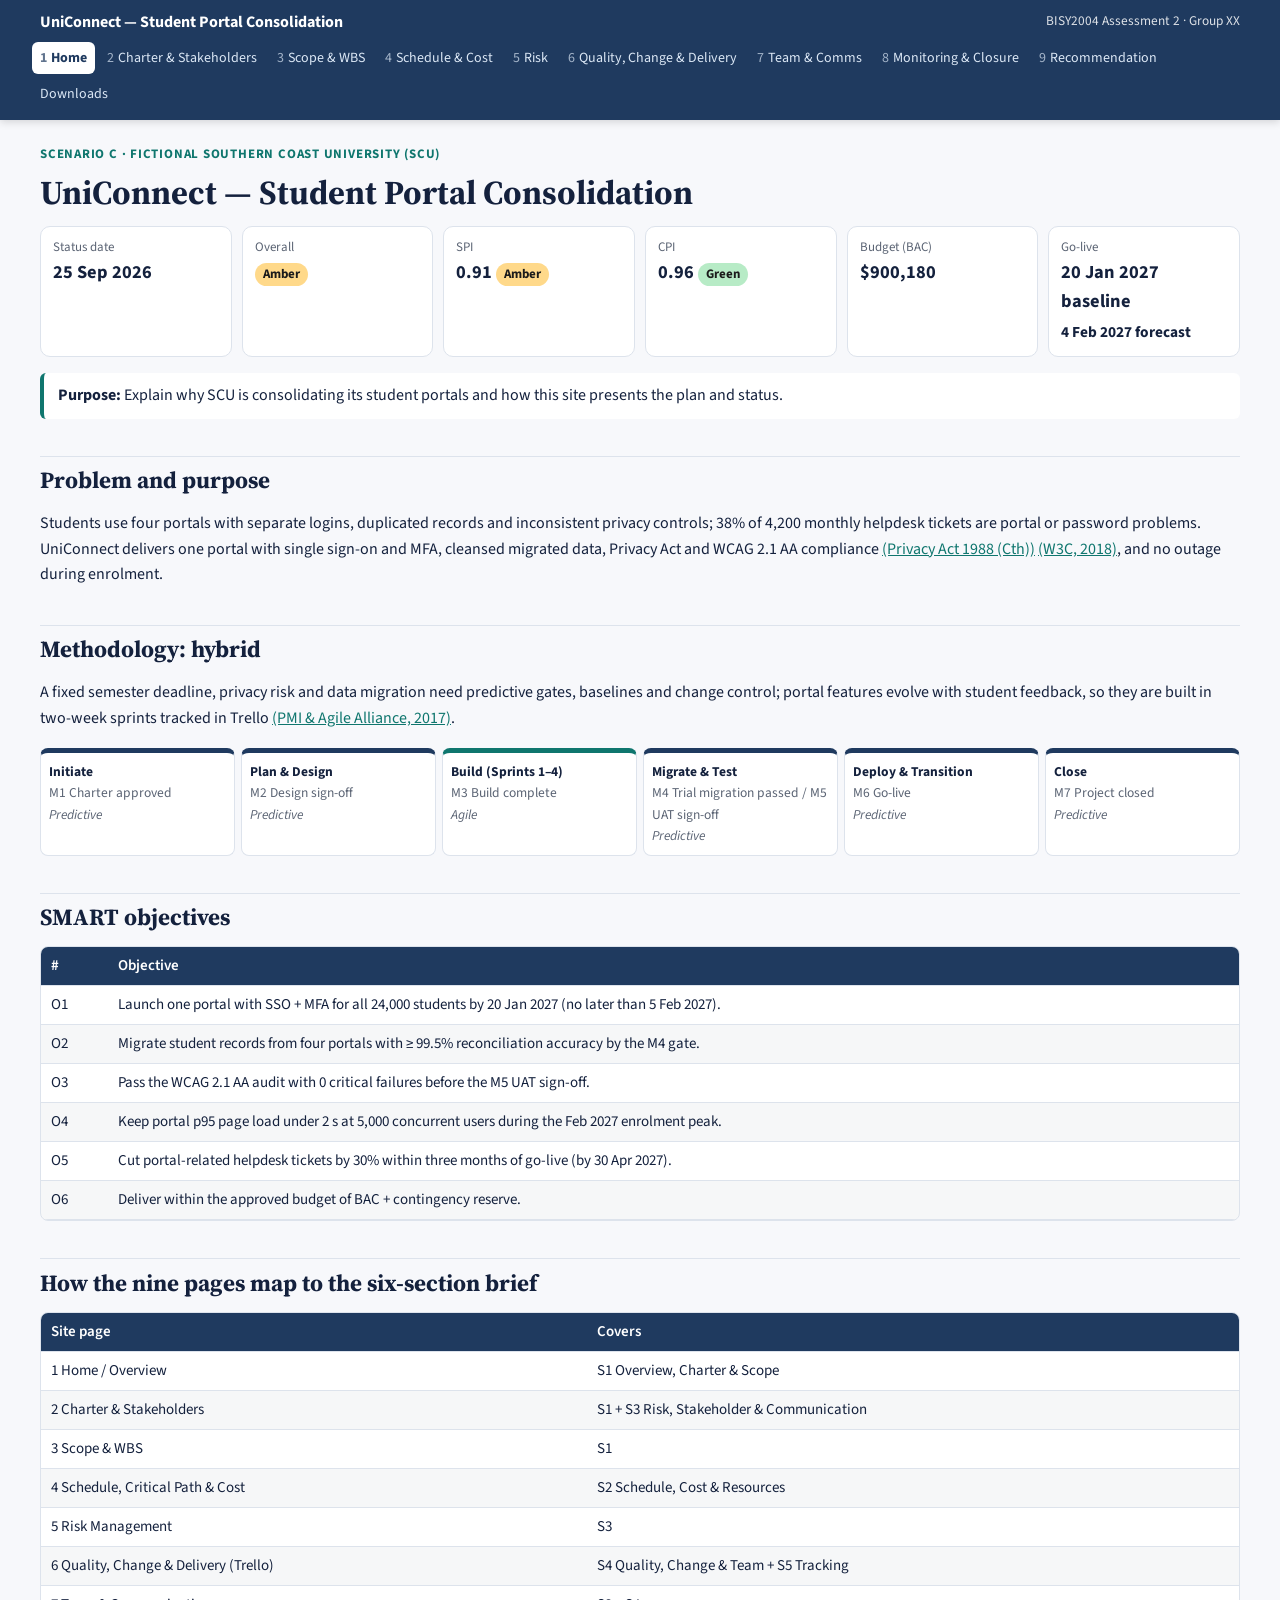
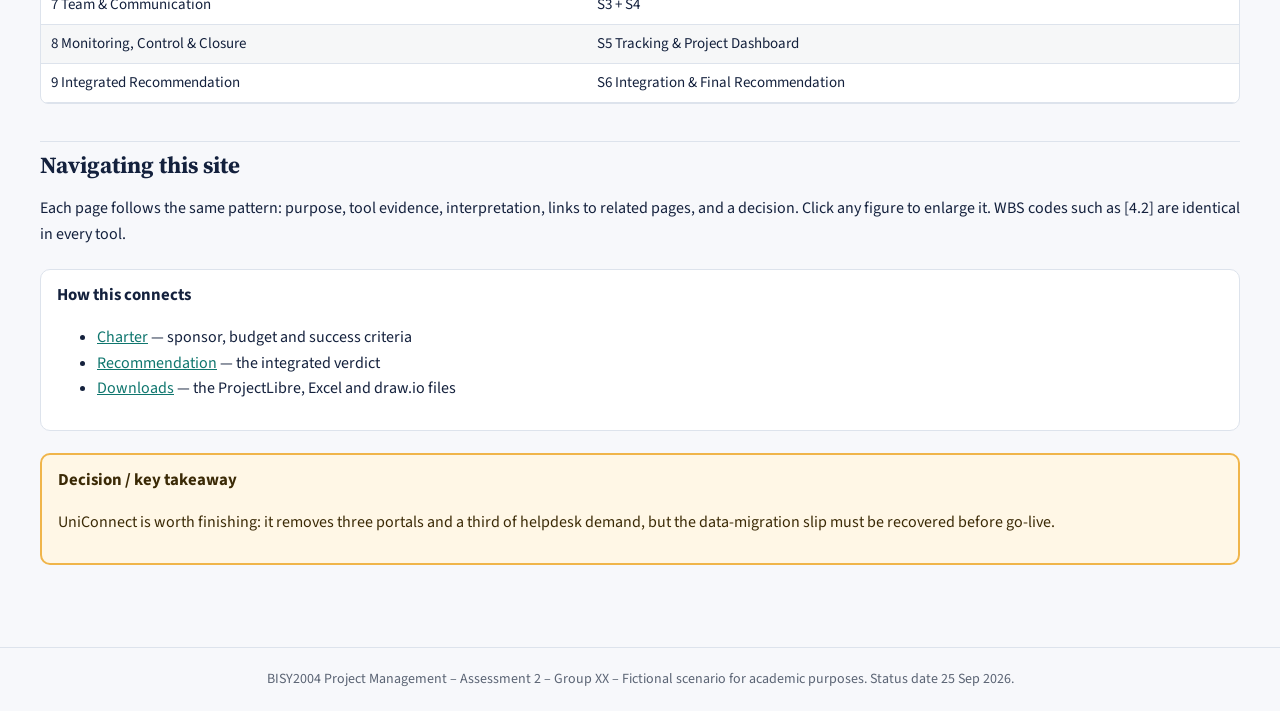
==== index.html @ ba9ca44f "BISY2004 A2 Group XX website Co-Authored-By: Claude Opus 5.5 <noreply@anthropic.com>" ====
<!doctype html>
<html lang="en-AU"><head><meta charset="utf-8"><meta name="viewport" content="width=device-width,initial-scale=1">
<title>Home / Project overview · UniConnect · BISY2004 A2 Group XX</title>
<meta name="description" content="UniConnect student portal consolidation — BISY2004 Assessment 2 project management website (fictional scenario).">
<link rel="preconnect" href="https://fonts.googleapis.com"><link rel="preconnect" href="https://fonts.gstatic.com" crossorigin>
<link href="https://fonts.googleapis.com/css2?family=Source+Sans+3:wght@400;600;700&family=Source+Serif+4:wght@600;700&display=swap" rel="stylesheet">
<link rel="stylesheet" href="assets/site.css"></head><body>
<a class="skip" href="#main">Skip to content</a>
<header class="top"><div class="brand"><span>UniConnect — Student Portal Consolidation</span><small>BISY2004 Assessment 2 · Group XX</small></div>
<nav aria-label="Main"><a href="index.html" aria-current="page"><span class="n">1</span>Home</a><a href="charter.html"><span class="n">2</span>Charter & Stakeholders</a><a href="scope.html"><span class="n">3</span>Scope & WBS</a><a href="schedule.html"><span class="n">4</span>Schedule & Cost</a><a href="risk.html"><span class="n">5</span>Risk</a><a href="quality.html"><span class="n">6</span>Quality, Change & Delivery</a><a href="team.html"><span class="n">7</span>Team & Comms</a><a href="monitoring.html"><span class="n">8</span>Monitoring & Closure</a><a href="recommendation.html"><span class="n">9</span>Recommendation</a><a href="downloads.html">Downloads</a></nav></header>
<main id="main"><section class="hero"><p class="eyebrow">Scenario C · fictional Southern Coast University (SCU)</p>
<h1>UniConnect — Student Portal Consolidation</h1>
<div class="tiles">
<div class="tile"><span>Status date</span><b>25 Sep 2026</b></div>
<div class="tile"><span>Overall</span><b><span class="rag rag-amber">Amber</span></b></div>
<div class="tile"><span>SPI</span><b>0.91 <span class="rag rag-amber">Amber</span></b></div>
<div class="tile"><span>CPI</span><b>0.96 <span class="rag rag-green">Green</span></b></div>
<div class="tile"><span>Budget (BAC)</span><b>$900,180</b></div>
<div class="tile"><span>Go-live</span><b>20 Jan 2027 baseline<br><small>4 Feb 2027 forecast</small></b></div>
</div></section>
<p class="purpose"><b>Purpose:</b> <span class="prose">Explain why SCU is consolidating its student portals and how this site presents the plan and status.</span></p>
<section><h2>Problem and purpose</h2><div class="prose"><p>Students use four portals with separate logins, duplicated records and inconsistent privacy controls; 38% of 4,200 monthly helpdesk tickets are portal or password problems. UniConnect delivers one portal with single sign-on and MFA, cleansed migrated data, Privacy Act and WCAG 2.1 AA compliance <a class="cite" href="recommendation.html#references">(Privacy Act 1988 (Cth))</a> <a class="cite" href="recommendation.html#references">(W3C, 2018)</a>, and no outage during enrolment.</p></div></section>
<section><h2>Methodology: hybrid</h2><div class="prose"><p>A fixed semester deadline, privacy risk and data migration need predictive gates, baselines and change control; portal features evolve with student feedback, so they are built in two-week sprints tracked in Trello <a class="cite" href="recommendation.html#references">(PMI &amp; Agile Alliance, 2017)</a>.</p></div><ol class="lifecycle" aria-label="Hybrid lifecycle"><li class="predictive"><b>Initiate</b><span>M1 Charter approved</span><em>Predictive</em></li><li class="predictive"><b>Plan &amp; Design</b><span>M2 Design sign-off</span><em>Predictive</em></li><li class="agile"><b>Build (Sprints 1–4)</b><span>M3 Build complete</span><em>Agile</em></li><li class="predictive"><b>Migrate &amp; Test</b><span>M4 Trial migration passed / M5 UAT sign-off</span><em>Predictive</em></li><li class="predictive"><b>Deploy &amp; Transition</b><span>M6 Go-live</span><em>Predictive</em></li><li class="predictive"><b>Close</b><span>M7 Project closed</span><em>Predictive</em></li></ol></section>
<section><h2>SMART objectives</h2><div class="tbl"><table class=""><thead><tr><th scope='col'>#</th><th scope='col'>Objective</th></tr></thead><tbody><tr><td>O1</td><td>Launch one portal with SSO + MFA for all 24,000 students by 20 Jan 2027 (no later than 5 Feb 2027).</td></tr><tr><td>O2</td><td>Migrate student records from four portals with ≥ 99.5% reconciliation accuracy by the M4 gate.</td></tr><tr><td>O3</td><td>Pass the WCAG 2.1 AA audit with 0 critical failures before the M5 UAT sign-off.</td></tr><tr><td>O4</td><td>Keep portal p95 page load under 2 s at 5,000 concurrent users during the Feb 2027 enrolment peak.</td></tr><tr><td>O5</td><td>Cut portal-related helpdesk tickets by 30% within three months of go-live (by 30 Apr 2027).</td></tr><tr><td>O6</td><td>Deliver within the approved budget of BAC + contingency reserve.</td></tr></tbody></table></div></section>
<section><h2>How the nine pages map to the six-section brief</h2><div class="tbl"><table class=""><thead><tr><th scope='col'>Site page</th><th scope='col'>Covers</th></tr></thead><tbody><tr><td>1 Home / Overview</td><td>S1 Overview, Charter & Scope</td></tr><tr><td>2 Charter & Stakeholders</td><td>S1 + S3 Risk, Stakeholder & Communication</td></tr><tr><td>3 Scope & WBS</td><td>S1</td></tr><tr><td>4 Schedule, Critical Path & Cost</td><td>S2 Schedule, Cost & Resources</td></tr><tr><td>5 Risk Management</td><td>S3</td></tr><tr><td>6 Quality, Change & Delivery (Trello)</td><td>S4 Quality, Change & Team + S5 Tracking</td></tr><tr><td>7 Team & Communication</td><td>S3 + S4</td></tr><tr><td>8 Monitoring, Control & Closure</td><td>S5 Tracking & Project Dashboard</td></tr><tr><td>9 Integrated Recommendation</td><td>S6 Integration & Final Recommendation</td></tr></tbody></table></div></section>
<section><h2>Navigating this site</h2><div class="prose"><p>Each page follows the same pattern: purpose, tool evidence, interpretation, links to related pages, and a decision. Click any figure to enlarge it. WBS codes such as [4.2] are identical in every tool.</p></div></section>
<aside class="connect"><h3>How this connects</h3><ul><li><a href="charter.html">Charter</a> — sponsor, budget and success criteria</li><li><a href="recommendation.html">Recommendation</a> — the integrated verdict</li><li><a href="downloads.html">Downloads</a> — the ProjectLibre, Excel and draw.io files</li></ul></aside>
<aside class="decision"><h3>Decision / key takeaway</h3><div class="prose"><p>UniConnect is worth finishing: it removes three portals and a third of helpdesk demand, but the data-migration slip must be recovered before go-live.</p></div></aside></main>
<footer>BISY2004 Project Management – Assessment 2 – Group XX – Fictional scenario for academic purposes. Status date 25 Sep 2026.</footer>
<div id="lb" role="dialog" aria-label="Enlarged figure"><button aria-label="Close">×</button><img alt=""></div>
<script src="assets/site.js"></script></body></html>
---- assets/site.css ----
:root{--ink:#14213d;--muted:#5b6474;--bg:#f7f8fb;--card:#fff;--line:#dde3ec;--accent:#0f766e;--accent-2:#1f3a5f;--amber:#b45309}
@media (prefers-color-scheme:dark){:root{--ink:#e8edf5;--muted:#a3adbd;--bg:#0f1520;--card:#172030;--line:#2a3548;--accent:#2dd4bf;--accent-2:#8fb3e8;--amber:#f59e0b}}
*{box-sizing:border-box}html{scroll-behavior:smooth}section,figure{scroll-margin-top:130px}
body{margin:0;font:16px/1.6 "Source Sans 3",system-ui,-apple-system,"Segoe UI",sans-serif;color:var(--ink);background:var(--bg)}
a{color:var(--accent)}a:focus-visible,button:focus-visible,summary:focus-visible{outline:3px solid var(--amber);outline-offset:2px}
.skip{position:absolute;left:-999px}.skip:focus{left:8px;top:8px;background:var(--card);padding:8px;z-index:99}
header.top{background:var(--accent-2);color:#fff;position:sticky;top:0;z-index:10;box-shadow:0 2px 8px rgba(0,0,0,.15)}
@media (prefers-color-scheme:dark){header.top{background:#101a2b}}
.brand{max-width:1240px;margin:auto;padding:10px 20px 0;display:flex;justify-content:space-between;gap:12px;flex-wrap:wrap;font-weight:700}
.brand small{font-weight:400;opacity:.85}
nav{max-width:1240px;margin:auto;padding:6px 12px 10px;display:flex;gap:4px;flex-wrap:wrap}
nav a{color:#dbe7f5;text-decoration:none;padding:5px 8px;border-radius:6px;font-size:14px;white-space:nowrap}
nav a:hover{background:rgba(255,255,255,.12)}nav a[aria-current=page]{background:#fff;color:#1f3a5f;font-weight:700}
nav .n{opacity:.7;margin-right:4px}
main{max-width:1240px;margin:auto;padding:24px 20px 60px}
h1{font:700 2.1rem/1.2 "Source Serif 4",Georgia,serif;margin:.2em 0 .4em}
h2{font:700 1.45rem/1.25 "Source Serif 4",Georgia,serif;margin:1.6em 0 .6em;padding-top:.4em;border-top:1px solid var(--line)}
h3{font-size:1.05rem;margin:1em 0 .4em}
.eyebrow{color:var(--accent);font-weight:700;text-transform:uppercase;letter-spacing:.06em;font-size:13px;margin:0}
.purpose{background:var(--card);border-left:4px solid var(--accent);padding:10px 14px;border-radius:6px}
.tiles{display:grid;grid-template-columns:repeat(auto-fit,minmax(150px,1fr));gap:10px;margin:14px 0}
.tile{background:var(--card);border:1px solid var(--line);border-radius:10px;padding:10px 12px}
.tile>span{display:block;color:var(--muted);font-size:13px}.tile b{font-size:1.15rem}
.tbl{overflow-x:auto;margin:10px 0 16px;border:1px solid var(--line);border-radius:8px;background:var(--card)}
table{border-collapse:collapse;width:100%;font-size:15px}
th,td{padding:7px 10px;border-bottom:1px solid var(--line);text-align:left;vertical-align:top}
thead th{background:var(--accent-2);color:#fff;position:sticky;top:0;font-weight:600}
@media (prefers-color-scheme:dark){thead th{background:#24324a}}
tbody tr:nth-child(even){background:rgba(127,140,160,.07)}
table.small{font-size:13.5px}table.kv td:first-child{font-weight:600;width:170px}
caption{text-align:left;font-weight:700;padding:8px 10px}
figure{margin:18px 0;background:var(--card);border:1px solid var(--line);border-radius:10px;padding:10px}
figure img{width:100%;height:auto;display:block;border-radius:6px;cursor:zoom-in;background:#fff}
figcaption{font-size:14px;color:var(--muted);margin-top:8px}code{font-size:13px}
.connect,.decision{border-radius:10px;padding:12px 16px;margin:22px 0}
.connect{background:var(--card);border:1px solid var(--line)}.connect h3,.decision h3{margin-top:0}
.decision{background:#fff7e6;border:2px solid #f0b54a;color:#3b2a06}
@media (prefers-color-scheme:dark){.decision{background:#2a2110;border-color:#b7791f;color:#fde9c2}}
.rag{display:inline-block;padding:1px 8px;border-radius:999px;font-size:13px;font-weight:700;color:#1b1b1b}
.rag-green{background:#b7ebc6}.rag-amber{background:#ffd98a}.rag-red{background:#ffb4b4}.rag-orange{background:#ffc98a}.rag-grey{background:#d9dde3}
.raci{display:inline-block;min-width:22px;text-align:center;border-radius:4px;font-weight:700}
.raci-a{background:#1f3a5f;color:#fff}.raci-r{background:#b7ebc6;color:#123}.raci-c{background:#fff0a8;color:#321}.raci-i{background:#e3e6ea;color:#333}
.cols{display:grid;grid-template-columns:1fr 1fr;gap:20px}
.lifecycle{list-style:none;padding:0;display:grid;grid-template-columns:repeat(6,1fr);gap:6px}
.lifecycle li{background:var(--card);border:1px solid var(--line);border-top:5px solid var(--accent-2);border-radius:8px;padding:8px;font-size:13.5px}
.lifecycle li.agile{border-top-color:var(--accent)}.lifecycle li span,.lifecycle li em{display:block;color:var(--muted)}
details{background:var(--card);border:1px solid var(--line);border-radius:8px;padding:8px 12px;margin:10px 0}
summary{cursor:pointer;font-weight:600}
.report{background:var(--card);border:1px dashed var(--muted);border-radius:8px;padding:10px 16px;font-size:15px}
.verdict{border-left:6px solid #f0b54a;padding-left:16px}
.note{color:var(--muted);font-size:14px}.btn{display:inline-block;background:var(--accent);color:#fff;padding:8px 14px;border-radius:8px;text-decoration:none;font-weight:600}
@media (prefers-color-scheme:dark){.btn{color:#062a26}}
.refs li{margin-bottom:6px;padding-left:1.4em;text-indent:-1.4em;list-style:none}
footer{border-top:1px solid var(--line);color:var(--muted);font-size:14px;text-align:center;padding:20px}
#lb{position:fixed;inset:0;background:rgba(0,0,0,.88);display:none;align-items:center;justify-content:center;z-index:50;padding:20px}
#lb.open{display:flex}#lb img{max-width:100%;max-height:100%;background:#fff}#lb button{position:absolute;top:12px;right:16px;font-size:28px;background:none;color:#fff;border:0;cursor:pointer}
@media (max-width:760px){.cols{grid-template-columns:1fr}.lifecycle{grid-template-columns:1fr 1fr}h1{font-size:1.6rem}main{padding:16px}nav a{font-size:13px;padding:4px 7px}}
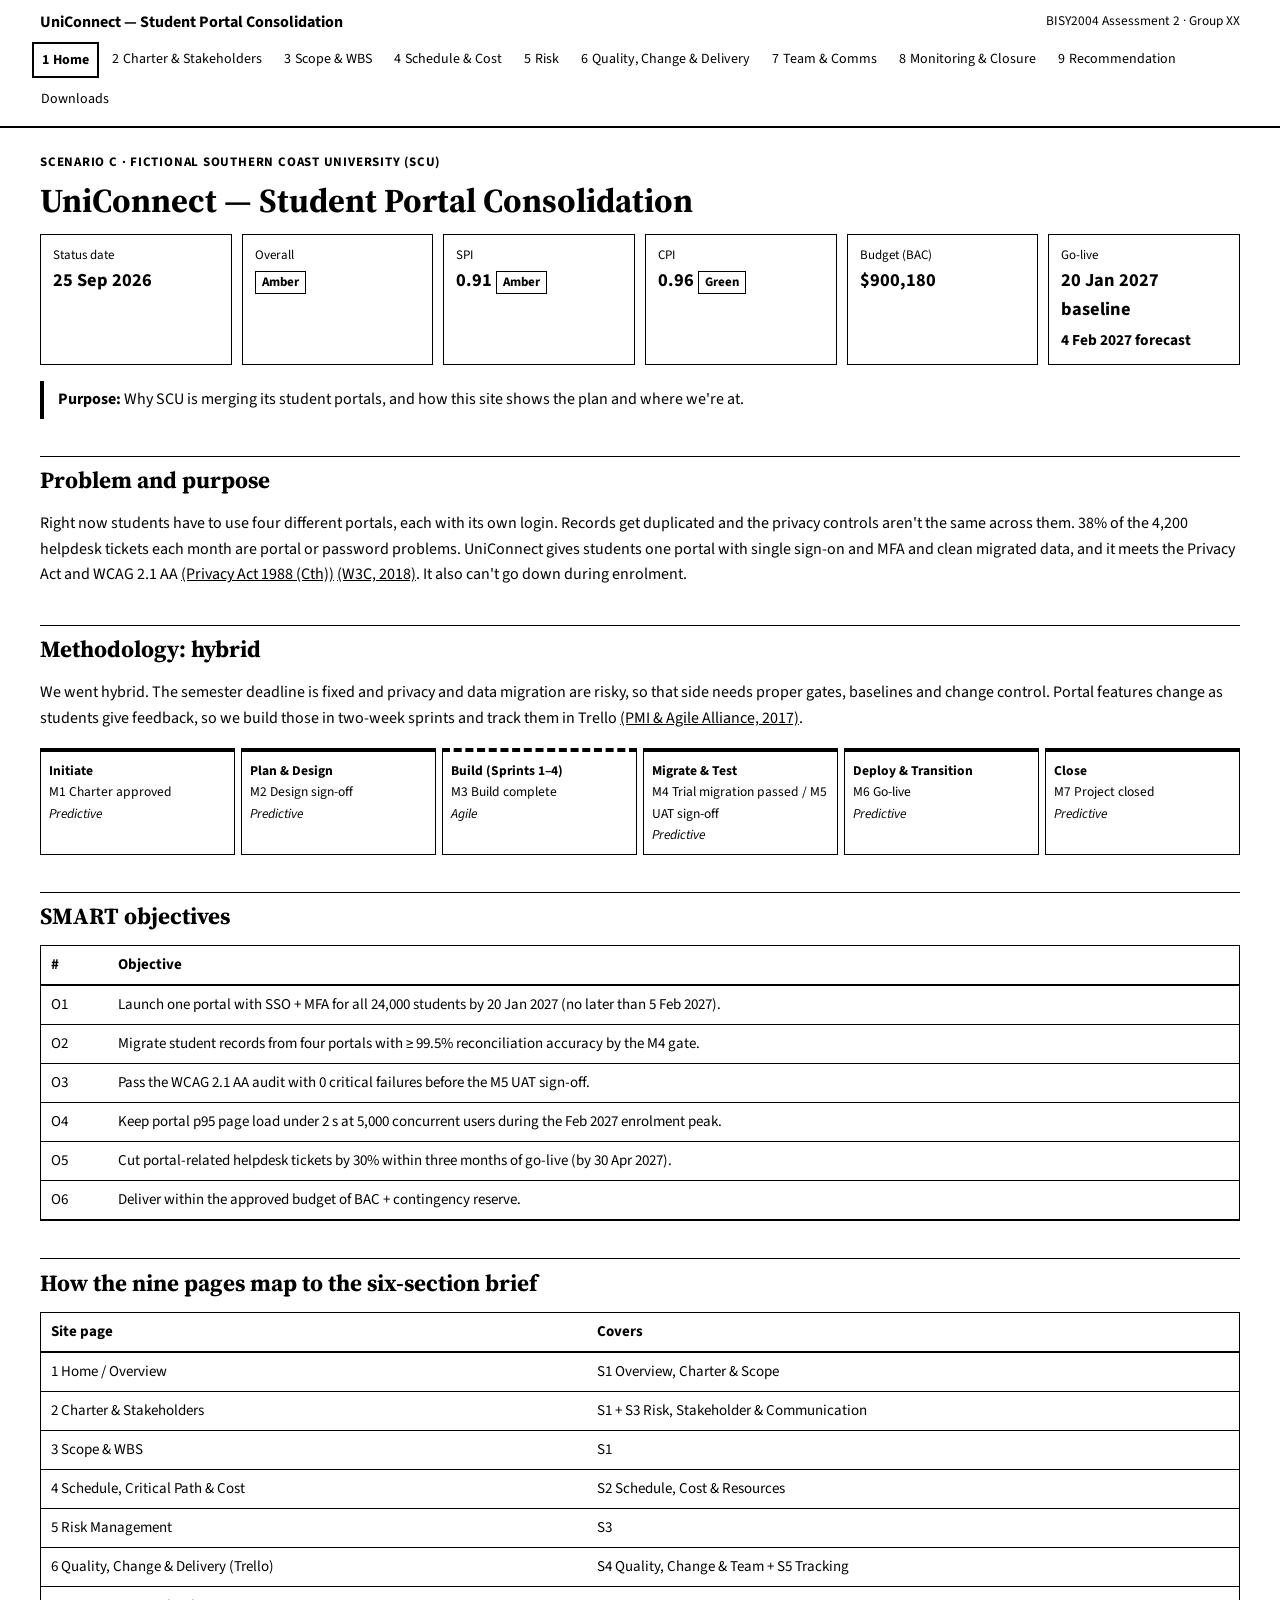
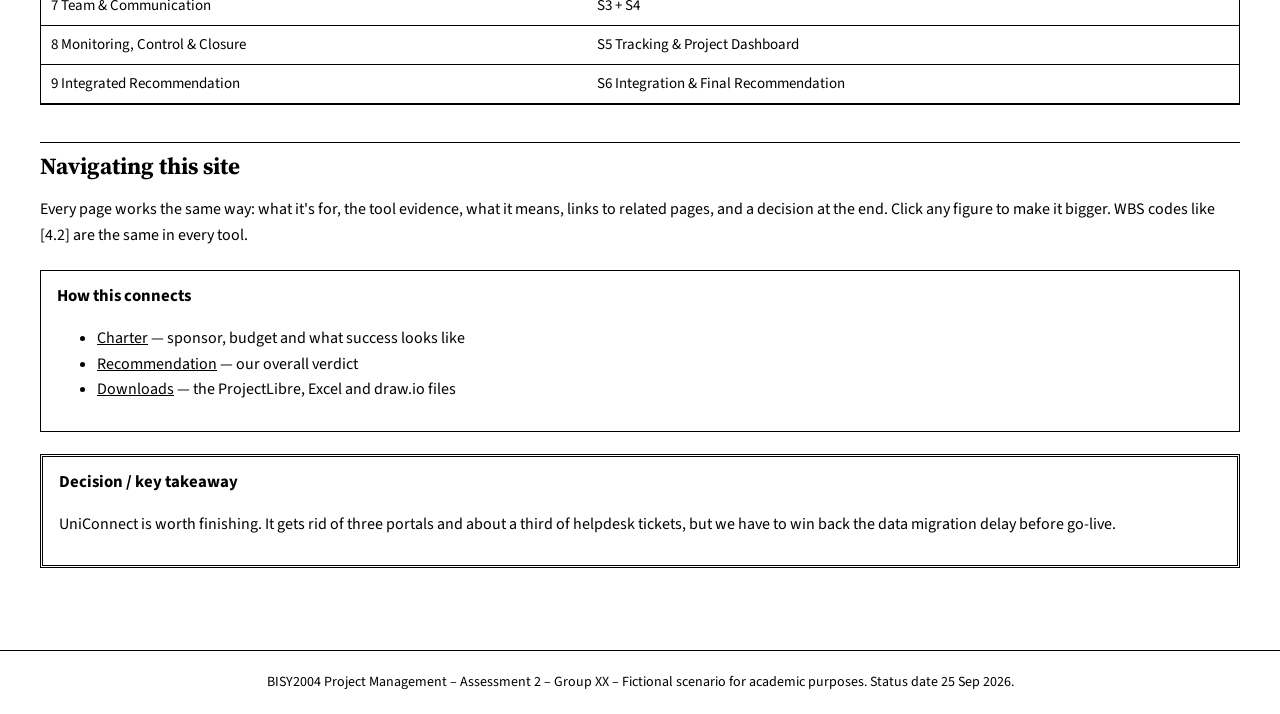
==== commit 637fc4af: "Black-and-white design and simpler wording Remove all colour and background highlights (CSS, diagram" ====
--- a/index.html
+++ b/index.html
@@ -18,14 +18,14 @@
 <div class="tile"><span>Budget (BAC)</span><b>$900,180</b></div>
 <div class="tile"><span>Go-live</span><b>20 Jan 2027 baseline<br><small>4 Feb 2027 forecast</small></b></div>
 </div></section>
-<p class="purpose"><b>Purpose:</b> <span class="prose">Explain why SCU is consolidating its student portals and how this site presents the plan and status.</span></p>
-<section><h2>Problem and purpose</h2><div class="prose"><p>Students use four portals with separate logins, duplicated records and inconsistent privacy controls; 38% of 4,200 monthly helpdesk tickets are portal or password problems. UniConnect delivers one portal with single sign-on and MFA, cleansed migrated data, Privacy Act and WCAG 2.1 AA compliance <a class="cite" href="recommendation.html#references">(Privacy Act 1988 (Cth))</a> <a class="cite" href="recommendation.html#references">(W3C, 2018)</a>, and no outage during enrolment.</p></div></section>
-<section><h2>Methodology: hybrid</h2><div class="prose"><p>A fixed semester deadline, privacy risk and data migration need predictive gates, baselines and change control; portal features evolve with student feedback, so they are built in two-week sprints tracked in Trello <a class="cite" href="recommendation.html#references">(PMI &amp; Agile Alliance, 2017)</a>.</p></div><ol class="lifecycle" aria-label="Hybrid lifecycle"><li class="predictive"><b>Initiate</b><span>M1 Charter approved</span><em>Predictive</em></li><li class="predictive"><b>Plan &amp; Design</b><span>M2 Design sign-off</span><em>Predictive</em></li><li class="agile"><b>Build (Sprints 1–4)</b><span>M3 Build complete</span><em>Agile</em></li><li class="predictive"><b>Migrate &amp; Test</b><span>M4 Trial migration passed / M5 UAT sign-off</span><em>Predictive</em></li><li class="predictive"><b>Deploy &amp; Transition</b><span>M6 Go-live</span><em>Predictive</em></li><li class="predictive"><b>Close</b><span>M7 Project closed</span><em>Predictive</em></li></ol></section>
+<p class="purpose"><b>Purpose:</b> <span class="prose">Why SCU is merging its student portals, and how this site shows the plan and where we're at.</span></p>
+<section><h2>Problem and purpose</h2><div class="prose"><p>Right now students have to use four different portals, each with its own login. Records get duplicated and the privacy controls aren't the same across them. 38% of the 4,200 helpdesk tickets each month are portal or password problems. UniConnect gives students one portal with single sign-on and MFA and clean migrated data, and it meets the Privacy Act and WCAG 2.1 AA <a class="cite" href="recommendation.html#references">(Privacy Act 1988 (Cth))</a> <a class="cite" href="recommendation.html#references">(W3C, 2018)</a>. It also can't go down during enrolment.</p></div></section>
+<section><h2>Methodology: hybrid</h2><div class="prose"><p>We went hybrid. The semester deadline is fixed and privacy and data migration are risky, so that side needs proper gates, baselines and change control. Portal features change as students give feedback, so we build those in two-week sprints and track them in Trello <a class="cite" href="recommendation.html#references">(PMI &amp; Agile Alliance, 2017)</a>.</p></div><ol class="lifecycle" aria-label="Hybrid lifecycle"><li class="predictive"><b>Initiate</b><span>M1 Charter approved</span><em>Predictive</em></li><li class="predictive"><b>Plan &amp; Design</b><span>M2 Design sign-off</span><em>Predictive</em></li><li class="agile"><b>Build (Sprints 1–4)</b><span>M3 Build complete</span><em>Agile</em></li><li class="predictive"><b>Migrate &amp; Test</b><span>M4 Trial migration passed / M5 UAT sign-off</span><em>Predictive</em></li><li class="predictive"><b>Deploy &amp; Transition</b><span>M6 Go-live</span><em>Predictive</em></li><li class="predictive"><b>Close</b><span>M7 Project closed</span><em>Predictive</em></li></ol></section>
 <section><h2>SMART objectives</h2><div class="tbl"><table class=""><thead><tr><th scope='col'>#</th><th scope='col'>Objective</th></tr></thead><tbody><tr><td>O1</td><td>Launch one portal with SSO + MFA for all 24,000 students by 20 Jan 2027 (no later than 5 Feb 2027).</td></tr><tr><td>O2</td><td>Migrate student records from four portals with ≥ 99.5% reconciliation accuracy by the M4 gate.</td></tr><tr><td>O3</td><td>Pass the WCAG 2.1 AA audit with 0 critical failures before the M5 UAT sign-off.</td></tr><tr><td>O4</td><td>Keep portal p95 page load under 2 s at 5,000 concurrent users during the Feb 2027 enrolment peak.</td></tr><tr><td>O5</td><td>Cut portal-related helpdesk tickets by 30% within three months of go-live (by 30 Apr 2027).</td></tr><tr><td>O6</td><td>Deliver within the approved budget of BAC + contingency reserve.</td></tr></tbody></table></div></section>
 <section><h2>How the nine pages map to the six-section brief</h2><div class="tbl"><table class=""><thead><tr><th scope='col'>Site page</th><th scope='col'>Covers</th></tr></thead><tbody><tr><td>1 Home / Overview</td><td>S1 Overview, Charter & Scope</td></tr><tr><td>2 Charter & Stakeholders</td><td>S1 + S3 Risk, Stakeholder & Communication</td></tr><tr><td>3 Scope & WBS</td><td>S1</td></tr><tr><td>4 Schedule, Critical Path & Cost</td><td>S2 Schedule, Cost & Resources</td></tr><tr><td>5 Risk Management</td><td>S3</td></tr><tr><td>6 Quality, Change & Delivery (Trello)</td><td>S4 Quality, Change & Team + S5 Tracking</td></tr><tr><td>7 Team & Communication</td><td>S3 + S4</td></tr><tr><td>8 Monitoring, Control & Closure</td><td>S5 Tracking & Project Dashboard</td></tr><tr><td>9 Integrated Recommendation</td><td>S6 Integration & Final Recommendation</td></tr></tbody></table></div></section>
-<section><h2>Navigating this site</h2><div class="prose"><p>Each page follows the same pattern: purpose, tool evidence, interpretation, links to related pages, and a decision. Click any figure to enlarge it. WBS codes such as [4.2] are identical in every tool.</p></div></section>
-<aside class="connect"><h3>How this connects</h3><ul><li><a href="charter.html">Charter</a> — sponsor, budget and success criteria</li><li><a href="recommendation.html">Recommendation</a> — the integrated verdict</li><li><a href="downloads.html">Downloads</a> — the ProjectLibre, Excel and draw.io files</li></ul></aside>
-<aside class="decision"><h3>Decision / key takeaway</h3><div class="prose"><p>UniConnect is worth finishing: it removes three portals and a third of helpdesk demand, but the data-migration slip must be recovered before go-live.</p></div></aside></main>
+<section><h2>Navigating this site</h2><div class="prose"><p>Every page works the same way: what it's for, the tool evidence, what it means, links to related pages, and a decision at the end. Click any figure to make it bigger. WBS codes like [4.2] are the same in every tool.</p></div></section>
+<aside class="connect"><h3>How this connects</h3><ul><li><a href="charter.html">Charter</a> — sponsor, budget and what success looks like</li><li><a href="recommendation.html">Recommendation</a> — our overall verdict</li><li><a href="downloads.html">Downloads</a> — the ProjectLibre, Excel and draw.io files</li></ul></aside>
+<aside class="decision"><h3>Decision / key takeaway</h3><div class="prose"><p>UniConnect is worth finishing. It gets rid of three portals and about a third of helpdesk tickets, but we have to win back the data migration delay before go-live.</p></div></aside></main>
 <footer>BISY2004 Project Management – Assessment 2 – Group XX – Fictional scenario for academic purposes. Status date 25 Sep 2026.</footer>
 <div id="lb" role="dialog" aria-label="Enlarged figure"><button aria-label="Close">×</button><img alt=""></div>
 <script src="assets/site.js"></script></body></html>
--- a/assets/site.css
+++ b/assets/site.css
@@ -1,58 +1,51 @@
 
-:root{--ink:#14213d;--muted:#5b6474;--bg:#f7f8fb;--card:#fff;--line:#dde3ec;--accent:#0f766e;--accent-2:#1f3a5f;--amber:#b45309}
-@media (prefers-color-scheme:dark){:root{--ink:#e8edf5;--muted:#a3adbd;--bg:#0f1520;--card:#172030;--line:#2a3548;--accent:#2dd4bf;--accent-2:#8fb3e8;--amber:#f59e0b}}
+/* Black and white only (group decision): no colour, no background highlights. Emphasis = bold, borders, underline. */
+:root{--ink:#000;--muted:#333;--line:#000}
 *{box-sizing:border-box}html{scroll-behavior:smooth}section,figure{scroll-margin-top:130px}
-body{margin:0;font:16px/1.6 "Source Sans 3",system-ui,-apple-system,"Segoe UI",sans-serif;color:var(--ink);background:var(--bg)}
-a{color:var(--accent)}a:focus-visible,button:focus-visible,summary:focus-visible{outline:3px solid var(--amber);outline-offset:2px}
-.skip{position:absolute;left:-999px}.skip:focus{left:8px;top:8px;background:var(--card);padding:8px;z-index:99}
-header.top{background:var(--accent-2);color:#fff;position:sticky;top:0;z-index:10;box-shadow:0 2px 8px rgba(0,0,0,.15)}
-@media (prefers-color-scheme:dark){header.top{background:#101a2b}}
+body{margin:0;font:16px/1.6 "Source Sans 3",system-ui,-apple-system,"Segoe UI",sans-serif;color:var(--ink);background:#fff}
+a{color:#000;text-decoration:underline}a:focus-visible,button:focus-visible,summary:focus-visible{outline:3px solid #000;outline-offset:2px}
+.skip{position:absolute;left:-999px}.skip:focus{left:8px;top:8px;background:#fff;border:2px solid #000;padding:8px;z-index:99}
+header.top{background:#fff;color:#000;position:sticky;top:0;z-index:10;border-bottom:2px solid #000}
 .brand{max-width:1240px;margin:auto;padding:10px 20px 0;display:flex;justify-content:space-between;gap:12px;flex-wrap:wrap;font-weight:700}
-.brand small{font-weight:400;opacity:.85}
+.brand small{font-weight:400}
 nav{max-width:1240px;margin:auto;padding:6px 12px 10px;display:flex;gap:4px;flex-wrap:wrap}
-nav a{color:#dbe7f5;text-decoration:none;padding:5px 8px;border-radius:6px;font-size:14px;white-space:nowrap}
-nav a:hover{background:rgba(255,255,255,.12)}nav a[aria-current=page]{background:#fff;color:#1f3a5f;font-weight:700}
-nav .n{opacity:.7;margin-right:4px}
+nav a{color:#000;text-decoration:none;padding:5px 8px;border:1px solid transparent;font-size:14px;white-space:nowrap}
+nav a:hover{text-decoration:underline}nav a[aria-current=page]{border:2px solid #000;font-weight:700}
+nav .n{margin-right:4px}
 main{max-width:1240px;margin:auto;padding:24px 20px 60px}
 h1{font:700 2.1rem/1.2 "Source Serif 4",Georgia,serif;margin:.2em 0 .4em}
-h2{font:700 1.45rem/1.25 "Source Serif 4",Georgia,serif;margin:1.6em 0 .6em;padding-top:.4em;border-top:1px solid var(--line)}
+h2{font:700 1.45rem/1.25 "Source Serif 4",Georgia,serif;margin:1.6em 0 .6em;padding-top:.4em;border-top:1px solid #000}
 h3{font-size:1.05rem;margin:1em 0 .4em}
-.eyebrow{color:var(--accent);font-weight:700;text-transform:uppercase;letter-spacing:.06em;font-size:13px;margin:0}
-.purpose{background:var(--card);border-left:4px solid var(--accent);padding:10px 14px;border-radius:6px}
+.eyebrow{font-weight:700;text-transform:uppercase;letter-spacing:.06em;font-size:13px;margin:0}
+.purpose{border-left:4px solid #000;padding:6px 14px}
 .tiles{display:grid;grid-template-columns:repeat(auto-fit,minmax(150px,1fr));gap:10px;margin:14px 0}
-.tile{background:var(--card);border:1px solid var(--line);border-radius:10px;padding:10px 12px}
-.tile>span{display:block;color:var(--muted);font-size:13px}.tile b{font-size:1.15rem}
-.tbl{overflow-x:auto;margin:10px 0 16px;border:1px solid var(--line);border-radius:8px;background:var(--card)}
+.tile{border:1px solid #000;padding:10px 12px}
+.tile>span{display:block;font-size:13px}.tile b{font-size:1.15rem}
+.tbl{overflow-x:auto;margin:10px 0 16px;border:1px solid #000}
 table{border-collapse:collapse;width:100%;font-size:15px}
-th,td{padding:7px 10px;border-bottom:1px solid var(--line);text-align:left;vertical-align:top}
-thead th{background:var(--accent-2);color:#fff;position:sticky;top:0;font-weight:600}
-@media (prefers-color-scheme:dark){thead th{background:#24324a}}
-tbody tr:nth-child(even){background:rgba(127,140,160,.07)}
-table.small{font-size:13.5px}table.kv td:first-child{font-weight:600;width:170px}
+th,td{padding:7px 10px;border-bottom:1px solid #000;text-align:left;vertical-align:top}
+thead th{border-bottom:2px solid #000;font-weight:700;background:#fff;position:sticky;top:0}
+table.small{font-size:13.5px}table.kv td:first-child{font-weight:700;width:170px}
 caption{text-align:left;font-weight:700;padding:8px 10px}
-figure{margin:18px 0;background:var(--card);border:1px solid var(--line);border-radius:10px;padding:10px}
-figure img{width:100%;height:auto;display:block;border-radius:6px;cursor:zoom-in;background:#fff}
-figcaption{font-size:14px;color:var(--muted);margin-top:8px}code{font-size:13px}
-.connect,.decision{border-radius:10px;padding:12px 16px;margin:22px 0}
-.connect{background:var(--card);border:1px solid var(--line)}.connect h3,.decision h3{margin-top:0}
-.decision{background:#fff7e6;border:2px solid #f0b54a;color:#3b2a06}
-@media (prefers-color-scheme:dark){.decision{background:#2a2110;border-color:#b7791f;color:#fde9c2}}
-.rag{display:inline-block;padding:1px 8px;border-radius:999px;font-size:13px;font-weight:700;color:#1b1b1b}
-.rag-green{background:#b7ebc6}.rag-amber{background:#ffd98a}.rag-red{background:#ffb4b4}.rag-orange{background:#ffc98a}.rag-grey{background:#d9dde3}
-.raci{display:inline-block;min-width:22px;text-align:center;border-radius:4px;font-weight:700}
-.raci-a{background:#1f3a5f;color:#fff}.raci-r{background:#b7ebc6;color:#123}.raci-c{background:#fff0a8;color:#321}.raci-i{background:#e3e6ea;color:#333}
+figure{margin:18px 0;border:1px solid #000;padding:10px}
+figure img{width:100%;height:auto;display:block;cursor:zoom-in}
+figcaption{font-size:14px;margin-top:8px}code{font-size:13px}
+.connect,.decision{padding:12px 16px;margin:22px 0}
+.connect{border:1px solid #000}.connect h3,.decision h3{margin-top:0}
+.decision{border:3px double #000}
+.rag{display:inline-block;padding:0 6px;border:1px solid #000;font-size:13px;font-weight:700}
+.raci{display:inline-block;min-width:22px;text-align:center}.raci-a{font-weight:700;text-decoration:underline}
 .cols{display:grid;grid-template-columns:1fr 1fr;gap:20px}
 .lifecycle{list-style:none;padding:0;display:grid;grid-template-columns:repeat(6,1fr);gap:6px}
-.lifecycle li{background:var(--card);border:1px solid var(--line);border-top:5px solid var(--accent-2);border-radius:8px;padding:8px;font-size:13.5px}
-.lifecycle li.agile{border-top-color:var(--accent)}.lifecycle li span,.lifecycle li em{display:block;color:var(--muted)}
-details{background:var(--card);border:1px solid var(--line);border-radius:8px;padding:8px 12px;margin:10px 0}
-summary{cursor:pointer;font-weight:600}
-.report{background:var(--card);border:1px dashed var(--muted);border-radius:8px;padding:10px 16px;font-size:15px}
-.verdict{border-left:6px solid #f0b54a;padding-left:16px}
-.note{color:var(--muted);font-size:14px}.btn{display:inline-block;background:var(--accent);color:#fff;padding:8px 14px;border-radius:8px;text-decoration:none;font-weight:600}
-@media (prefers-color-scheme:dark){.btn{color:#062a26}}
+.lifecycle li{border:1px solid #000;padding:8px;font-size:13.5px}
+.lifecycle li.predictive{border-top-width:4px}.lifecycle li.agile{border-top:4px dashed #000}.lifecycle li span,.lifecycle li em{display:block}
+details{border:1px solid #000;padding:8px 12px;margin:10px 0}
+summary{cursor:pointer;font-weight:700}
+.report{border:1px dashed #000;padding:10px 16px;font-size:15px}
+.verdict{border-left:4px solid #000;padding-left:16px}
+.note{font-size:14px}.btn{display:inline-block;border:2px solid #000;color:#000;padding:8px 14px;text-decoration:none;font-weight:700}
 .refs li{margin-bottom:6px;padding-left:1.4em;text-indent:-1.4em;list-style:none}
-footer{border-top:1px solid var(--line);color:var(--muted);font-size:14px;text-align:center;padding:20px}
+footer{border-top:1px solid #000;font-size:14px;text-align:center;padding:20px}
 #lb{position:fixed;inset:0;background:rgba(0,0,0,.88);display:none;align-items:center;justify-content:center;z-index:50;padding:20px}
 #lb.open{display:flex}#lb img{max-width:100%;max-height:100%;background:#fff}#lb button{position:absolute;top:12px;right:16px;font-size:28px;background:none;color:#fff;border:0;cursor:pointer}
-@media (max-width:760px){.cols{grid-template-columns:1fr}.lifecycle{grid-template-columns:1fr 1fr}h1{font-size:1.6rem}main{padding:16px}nav a{font-size:13px;padding:4px 7px}}
+@media (max-width:760px){header.top{position:static}.cols{grid-template-columns:1fr}.lifecycle{grid-template-columns:1fr 1fr}h1{font-size:1.6rem}main{padding:16px}nav a{font-size:13px;padding:4px 7px}}
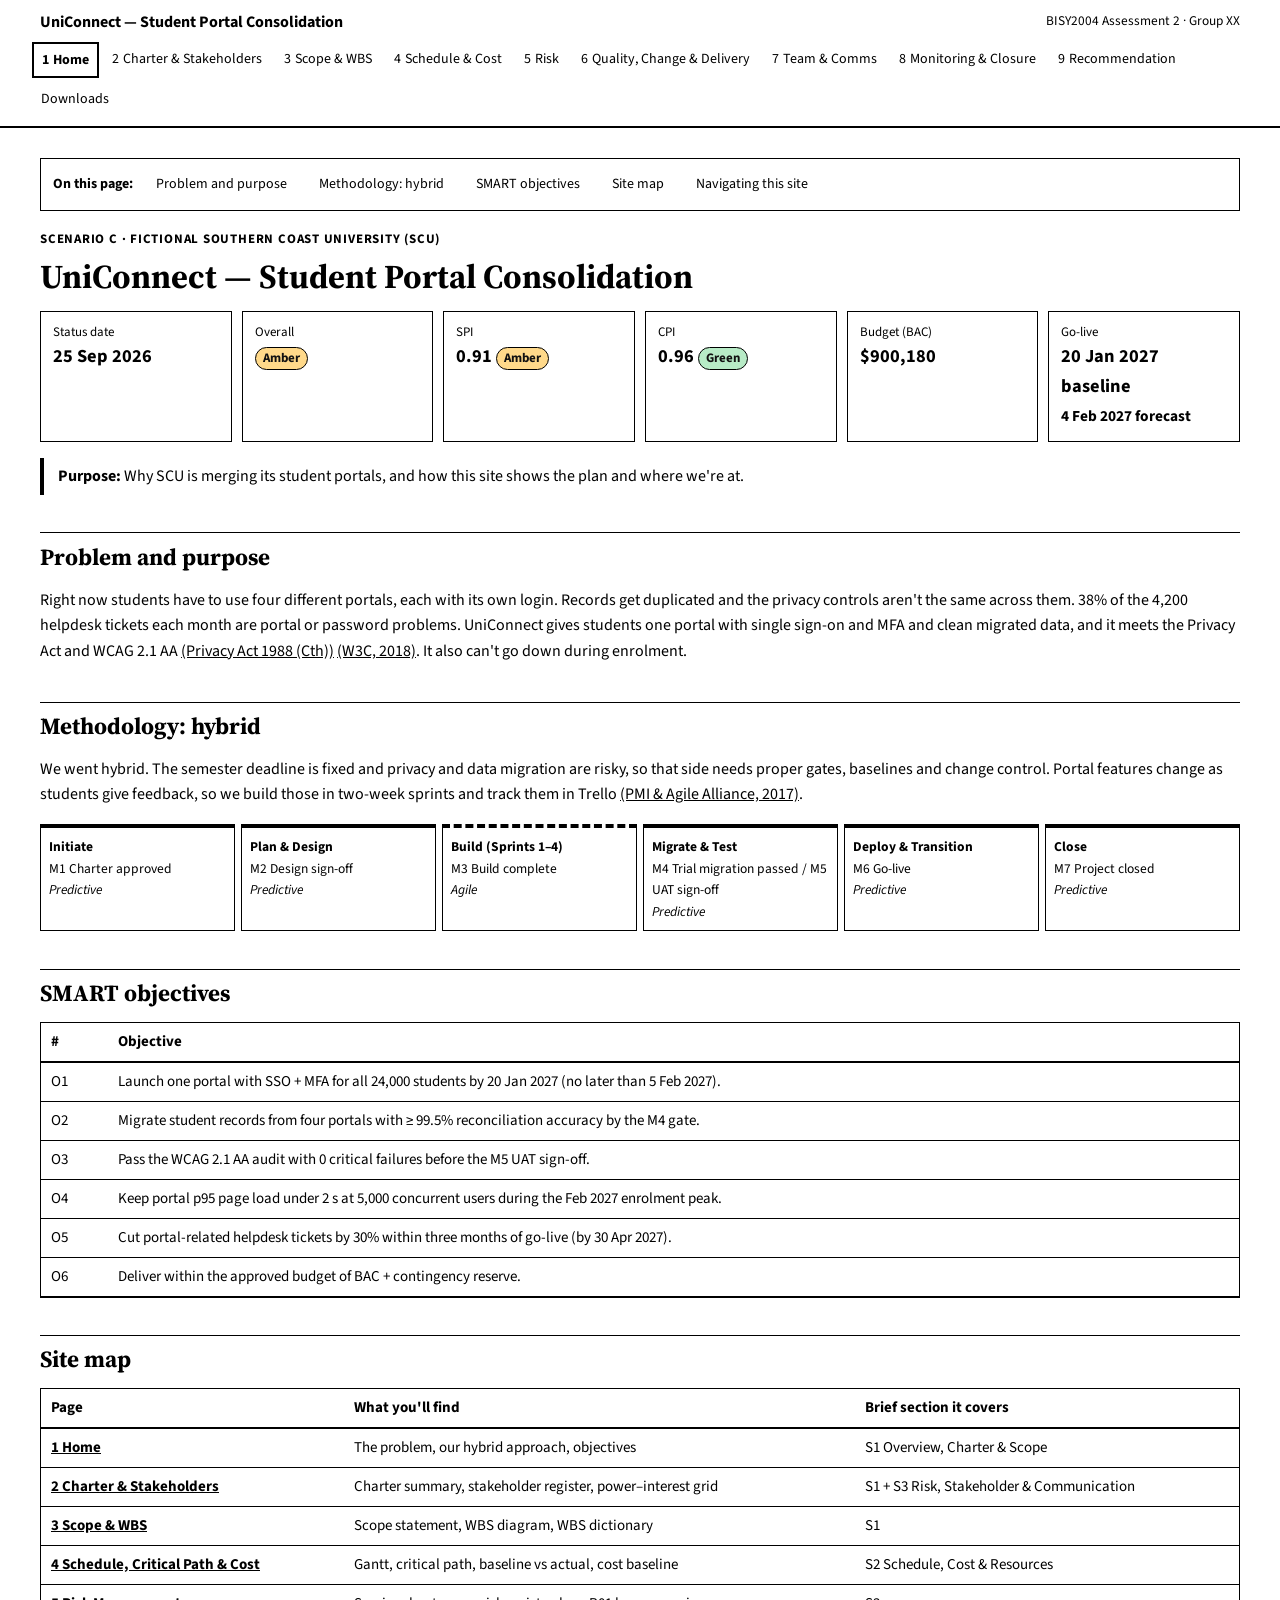
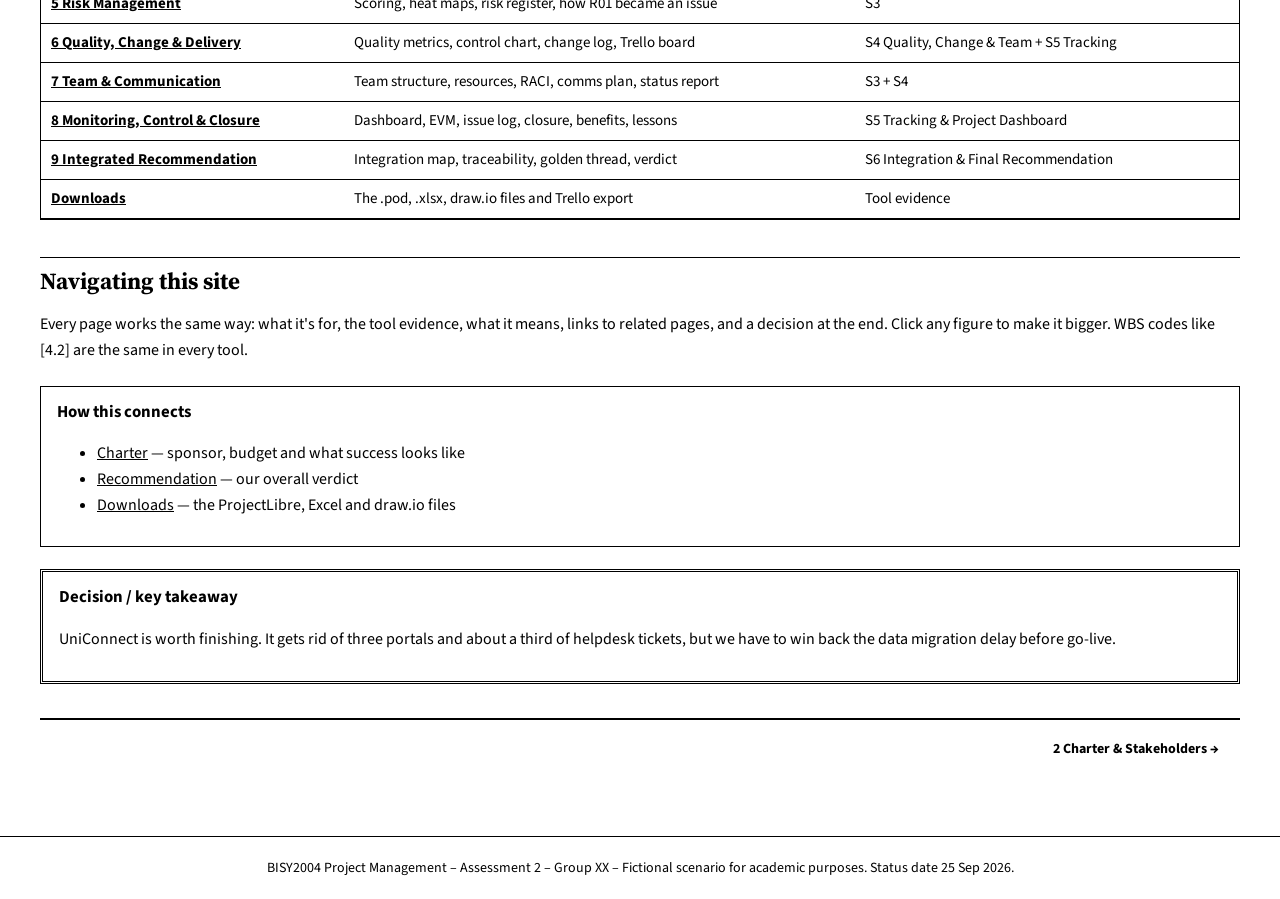
==== commit 4bc232a1: "Status colours back, more organised pages, member attribution in tool evidence - RAG and risk-band c" ====
--- a/index.html
+++ b/index.html
@@ -8,7 +8,9 @@
 <a class="skip" href="#main">Skip to content</a>
 <header class="top"><div class="brand"><span>UniConnect — Student Portal Consolidation</span><small>BISY2004 Assessment 2 · Group XX</small></div>
 <nav aria-label="Main"><a href="index.html" aria-current="page"><span class="n">1</span>Home</a><a href="charter.html"><span class="n">2</span>Charter & Stakeholders</a><a href="scope.html"><span class="n">3</span>Scope & WBS</a><a href="schedule.html"><span class="n">4</span>Schedule & Cost</a><a href="risk.html"><span class="n">5</span>Risk</a><a href="quality.html"><span class="n">6</span>Quality, Change & Delivery</a><a href="team.html"><span class="n">7</span>Team & Comms</a><a href="monitoring.html"><span class="n">8</span>Monitoring & Closure</a><a href="recommendation.html"><span class="n">9</span>Recommendation</a><a href="downloads.html">Downloads</a></nav></header>
-<main id="main"><section class="hero"><p class="eyebrow">Scenario C · fictional Southern Coast University (SCU)</p>
+<main id="main">
+<nav class="onpage" aria-label="On this page"><b>On this page:</b> <a href="#problem-and-purpose">Problem and purpose</a><a href="#methodology-hybrid">Methodology: hybrid</a><a href="#smart-objectives">SMART objectives</a><a href="#site-map">Site map</a><a href="#navigating-this-site">Navigating this site</a></nav>
+<section class="hero"><p class="eyebrow">Scenario C · fictional Southern Coast University (SCU)</p>
 <h1>UniConnect — Student Portal Consolidation</h1>
 <div class="tiles">
 <div class="tile"><span>Status date</span><b>25 Sep 2026</b></div>
@@ -19,13 +21,14 @@
 <div class="tile"><span>Go-live</span><b>20 Jan 2027 baseline<br><small>4 Feb 2027 forecast</small></b></div>
 </div></section>
 <p class="purpose"><b>Purpose:</b> <span class="prose">Why SCU is merging its student portals, and how this site shows the plan and where we're at.</span></p>
-<section><h2>Problem and purpose</h2><div class="prose"><p>Right now students have to use four different portals, each with its own login. Records get duplicated and the privacy controls aren't the same across them. 38% of the 4,200 helpdesk tickets each month are portal or password problems. UniConnect gives students one portal with single sign-on and MFA and clean migrated data, and it meets the Privacy Act and WCAG 2.1 AA <a class="cite" href="recommendation.html#references">(Privacy Act 1988 (Cth))</a> <a class="cite" href="recommendation.html#references">(W3C, 2018)</a>. It also can't go down during enrolment.</p></div></section>
-<section><h2>Methodology: hybrid</h2><div class="prose"><p>We went hybrid. The semester deadline is fixed and privacy and data migration are risky, so that side needs proper gates, baselines and change control. Portal features change as students give feedback, so we build those in two-week sprints and track them in Trello <a class="cite" href="recommendation.html#references">(PMI &amp; Agile Alliance, 2017)</a>.</p></div><ol class="lifecycle" aria-label="Hybrid lifecycle"><li class="predictive"><b>Initiate</b><span>M1 Charter approved</span><em>Predictive</em></li><li class="predictive"><b>Plan &amp; Design</b><span>M2 Design sign-off</span><em>Predictive</em></li><li class="agile"><b>Build (Sprints 1–4)</b><span>M3 Build complete</span><em>Agile</em></li><li class="predictive"><b>Migrate &amp; Test</b><span>M4 Trial migration passed / M5 UAT sign-off</span><em>Predictive</em></li><li class="predictive"><b>Deploy &amp; Transition</b><span>M6 Go-live</span><em>Predictive</em></li><li class="predictive"><b>Close</b><span>M7 Project closed</span><em>Predictive</em></li></ol></section>
-<section><h2>SMART objectives</h2><div class="tbl"><table class=""><thead><tr><th scope='col'>#</th><th scope='col'>Objective</th></tr></thead><tbody><tr><td>O1</td><td>Launch one portal with SSO + MFA for all 24,000 students by 20 Jan 2027 (no later than 5 Feb 2027).</td></tr><tr><td>O2</td><td>Migrate student records from four portals with ≥ 99.5% reconciliation accuracy by the M4 gate.</td></tr><tr><td>O3</td><td>Pass the WCAG 2.1 AA audit with 0 critical failures before the M5 UAT sign-off.</td></tr><tr><td>O4</td><td>Keep portal p95 page load under 2 s at 5,000 concurrent users during the Feb 2027 enrolment peak.</td></tr><tr><td>O5</td><td>Cut portal-related helpdesk tickets by 30% within three months of go-live (by 30 Apr 2027).</td></tr><tr><td>O6</td><td>Deliver within the approved budget of BAC + contingency reserve.</td></tr></tbody></table></div></section>
-<section><h2>How the nine pages map to the six-section brief</h2><div class="tbl"><table class=""><thead><tr><th scope='col'>Site page</th><th scope='col'>Covers</th></tr></thead><tbody><tr><td>1 Home / Overview</td><td>S1 Overview, Charter & Scope</td></tr><tr><td>2 Charter & Stakeholders</td><td>S1 + S3 Risk, Stakeholder & Communication</td></tr><tr><td>3 Scope & WBS</td><td>S1</td></tr><tr><td>4 Schedule, Critical Path & Cost</td><td>S2 Schedule, Cost & Resources</td></tr><tr><td>5 Risk Management</td><td>S3</td></tr><tr><td>6 Quality, Change & Delivery (Trello)</td><td>S4 Quality, Change & Team + S5 Tracking</td></tr><tr><td>7 Team & Communication</td><td>S3 + S4</td></tr><tr><td>8 Monitoring, Control & Closure</td><td>S5 Tracking & Project Dashboard</td></tr><tr><td>9 Integrated Recommendation</td><td>S6 Integration & Final Recommendation</td></tr></tbody></table></div></section>
-<section><h2>Navigating this site</h2><div class="prose"><p>Every page works the same way: what it's for, the tool evidence, what it means, links to related pages, and a decision at the end. Click any figure to make it bigger. WBS codes like [4.2] are the same in every tool.</p></div></section>
+<section id="problem-and-purpose"><h2>Problem and purpose</h2><div class="prose"><p>Right now students have to use four different portals, each with its own login. Records get duplicated and the privacy controls aren't the same across them. 38% of the 4,200 helpdesk tickets each month are portal or password problems. UniConnect gives students one portal with single sign-on and MFA and clean migrated data, and it meets the Privacy Act and WCAG 2.1 AA <a class="cite" href="recommendation.html#references">(Privacy Act 1988 (Cth))</a> <a class="cite" href="recommendation.html#references">(W3C, 2018)</a>. It also can't go down during enrolment.</p></div></section>
+<section id="methodology-hybrid"><h2>Methodology: hybrid</h2><div class="prose"><p>We went hybrid. The semester deadline is fixed and privacy and data migration are risky, so that side needs proper gates, baselines and change control. Portal features change as students give feedback, so we build those in two-week sprints and track them in Trello <a class="cite" href="recommendation.html#references">(PMI &amp; Agile Alliance, 2017)</a>.</p></div><ol class="lifecycle" aria-label="Hybrid lifecycle"><li class="predictive"><b>Initiate</b><span>M1 Charter approved</span><em>Predictive</em></li><li class="predictive"><b>Plan &amp; Design</b><span>M2 Design sign-off</span><em>Predictive</em></li><li class="agile"><b>Build (Sprints 1–4)</b><span>M3 Build complete</span><em>Agile</em></li><li class="predictive"><b>Migrate &amp; Test</b><span>M4 Trial migration passed / M5 UAT sign-off</span><em>Predictive</em></li><li class="predictive"><b>Deploy &amp; Transition</b><span>M6 Go-live</span><em>Predictive</em></li><li class="predictive"><b>Close</b><span>M7 Project closed</span><em>Predictive</em></li></ol></section>
+<section id="smart-objectives"><h2>SMART objectives</h2><div class="tbl"><table class=""><thead><tr><th scope='col'>#</th><th scope='col'>Objective</th></tr></thead><tbody><tr><td>O1</td><td>Launch one portal with SSO + MFA for all 24,000 students by 20 Jan 2027 (no later than 5 Feb 2027).</td></tr><tr><td>O2</td><td>Migrate student records from four portals with ≥ 99.5% reconciliation accuracy by the M4 gate.</td></tr><tr><td>O3</td><td>Pass the WCAG 2.1 AA audit with 0 critical failures before the M5 UAT sign-off.</td></tr><tr><td>O4</td><td>Keep portal p95 page load under 2 s at 5,000 concurrent users during the Feb 2027 enrolment peak.</td></tr><tr><td>O5</td><td>Cut portal-related helpdesk tickets by 30% within three months of go-live (by 30 Apr 2027).</td></tr><tr><td>O6</td><td>Deliver within the approved budget of BAC + contingency reserve.</td></tr></tbody></table></div></section>
+<section id="site-map"><h2>Site map</h2><div class="tbl"><table class="sitemap"><thead><tr><th scope='col'>Page</th><th scope='col'>What you'll find</th><th scope='col'>Brief section it covers</th></tr></thead><tbody><tr><td><a href="index.html"><b>1 Home</b></a></td><td>The problem, our hybrid approach, objectives</td><td>S1 Overview, Charter &amp; Scope</td></tr><tr><td><a href="charter.html"><b>2 Charter &amp; Stakeholders</b></a></td><td>Charter summary, stakeholder register, power–interest grid</td><td>S1 + S3 Risk, Stakeholder &amp; Communication</td></tr><tr><td><a href="scope.html"><b>3 Scope &amp; WBS</b></a></td><td>Scope statement, WBS diagram, WBS dictionary</td><td>S1</td></tr><tr><td><a href="schedule.html"><b>4 Schedule, Critical Path &amp; Cost</b></a></td><td>Gantt, critical path, baseline vs actual, cost baseline</td><td>S2 Schedule, Cost &amp; Resources</td></tr><tr><td><a href="risk.html"><b>5 Risk Management</b></a></td><td>Scoring, heat maps, risk register, how R01 became an issue</td><td>S3</td></tr><tr><td><a href="quality.html"><b>6 Quality, Change &amp; Delivery</b></a></td><td>Quality metrics, control chart, change log, Trello board</td><td>S4 Quality, Change &amp; Team + S5 Tracking</td></tr><tr><td><a href="team.html"><b>7 Team &amp; Communication</b></a></td><td>Team structure, resources, RACI, comms plan, status report</td><td>S3 + S4</td></tr><tr><td><a href="monitoring.html"><b>8 Monitoring, Control &amp; Closure</b></a></td><td>Dashboard, EVM, issue log, closure, benefits, lessons</td><td>S5 Tracking &amp; Project Dashboard</td></tr><tr><td><a href="recommendation.html"><b>9 Integrated Recommendation</b></a></td><td>Integration map, traceability, golden thread, verdict</td><td>S6 Integration &amp; Final Recommendation</td></tr><tr><td><a href="downloads.html"><b>Downloads</b></a></td><td>The .pod, .xlsx, draw.io files and Trello export</td><td>Tool evidence</td></tr></tbody></table></div></section>
+<section id="navigating-this-site"><h2>Navigating this site</h2><div class="prose"><p>Every page works the same way: what it's for, the tool evidence, what it means, links to related pages, and a decision at the end. Click any figure to make it bigger. WBS codes like [4.2] are the same in every tool.</p></div></section>
 <aside class="connect"><h3>How this connects</h3><ul><li><a href="charter.html">Charter</a> — sponsor, budget and what success looks like</li><li><a href="recommendation.html">Recommendation</a> — our overall verdict</li><li><a href="downloads.html">Downloads</a> — the ProjectLibre, Excel and draw.io files</li></ul></aside>
-<aside class="decision"><h3>Decision / key takeaway</h3><div class="prose"><p>UniConnect is worth finishing. It gets rid of three portals and about a third of helpdesk tickets, but we have to win back the data migration delay before go-live.</p></div></aside></main>
+<aside class="decision"><h3>Decision / key takeaway</h3><div class="prose"><p>UniConnect is worth finishing. It gets rid of three portals and about a third of helpdesk tickets, but we have to win back the data migration delay before go-live.</p></div></aside>
+<nav class="pager" aria-label="Previous and next page"><span></span><a href="charter.html">2 Charter & Stakeholders →</a></nav></main>
 <footer>BISY2004 Project Management – Assessment 2 – Group XX – Fictional scenario for academic purposes. Status date 25 Sep 2026.</footer>
 <div id="lb" role="dialog" aria-label="Enlarged figure"><button aria-label="Close">×</button><img alt=""></div>
 <script src="assets/site.js"></script></body></html>
--- a/assets/site.css
+++ b/assets/site.css
@@ -1,5 +1,6 @@
 
-/* Black and white only (group decision): no colour, no background highlights. Emphasis = bold, borders, underline. */
+/* Black-and-white layout (group decision). Colour is ONLY used for status/rating pills (Green/Amber/Red, risk bands),
+   where it helps you read the meaning; the word is always there too. */
 :root{--ink:#000;--muted:#333;--line:#000}
 *{box-sizing:border-box}html{scroll-behavior:smooth}section,figure{scroll-margin-top:130px}
 body{margin:0;font:16px/1.6 "Source Sans 3",system-ui,-apple-system,"Segoe UI",sans-serif;color:var(--ink);background:#fff}
@@ -33,7 +34,13 @@
 .connect,.decision{padding:12px 16px;margin:22px 0}
 .connect{border:1px solid #000}.connect h3,.decision h3{margin-top:0}
 .decision{border:3px double #000}
-.rag{display:inline-block;padding:0 6px;border:1px solid #000;font-size:13px;font-weight:700}
+.rag{display:inline-block;padding:0 7px;border:1px solid #000;border-radius:999px;font-size:13px;font-weight:700;color:#111;white-space:nowrap}
+.rag-green{background:#b7ebc6}.rag-amber{background:#ffd98a}.rag-red{background:#ffb4b4}.rag-orange{background:#ffc98a}
+.rag-yellow{background:#fff2a8}.rag-grey{background:#e3e6ea}
+.onpage{display:flex;flex-wrap:wrap;gap:6px 14px;align-items:baseline;border:1px solid #000;padding:8px 12px;margin:6px 0 18px;font-size:14px}
+.pager{display:flex;justify-content:space-between;gap:12px;border-top:2px solid #000;margin-top:34px;padding-top:12px;font-weight:700}
+.figs{display:grid;grid-template-columns:1fr 1fr;gap:14px}.figs figure{margin:0}
+table.sitemap td:first-child{white-space:nowrap}
 .raci{display:inline-block;min-width:22px;text-align:center}.raci-a{font-weight:700;text-decoration:underline}
 .cols{display:grid;grid-template-columns:1fr 1fr;gap:20px}
 .lifecycle{list-style:none;padding:0;display:grid;grid-template-columns:repeat(6,1fr);gap:6px}
@@ -48,4 +55,4 @@
 footer{border-top:1px solid #000;font-size:14px;text-align:center;padding:20px}
 #lb{position:fixed;inset:0;background:rgba(0,0,0,.88);display:none;align-items:center;justify-content:center;z-index:50;padding:20px}
 #lb.open{display:flex}#lb img{max-width:100%;max-height:100%;background:#fff}#lb button{position:absolute;top:12px;right:16px;font-size:28px;background:none;color:#fff;border:0;cursor:pointer}
-@media (max-width:760px){header.top{position:static}.cols{grid-template-columns:1fr}.lifecycle{grid-template-columns:1fr 1fr}h1{font-size:1.6rem}main{padding:16px}nav a{font-size:13px;padding:4px 7px}}
+@media (max-width:760px){header.top{position:static}.cols,.figs{grid-template-columns:1fr}.lifecycle{grid-template-columns:1fr 1fr}h1{font-size:1.6rem}main{padding:16px}nav a{font-size:13px;padding:4px 7px}}
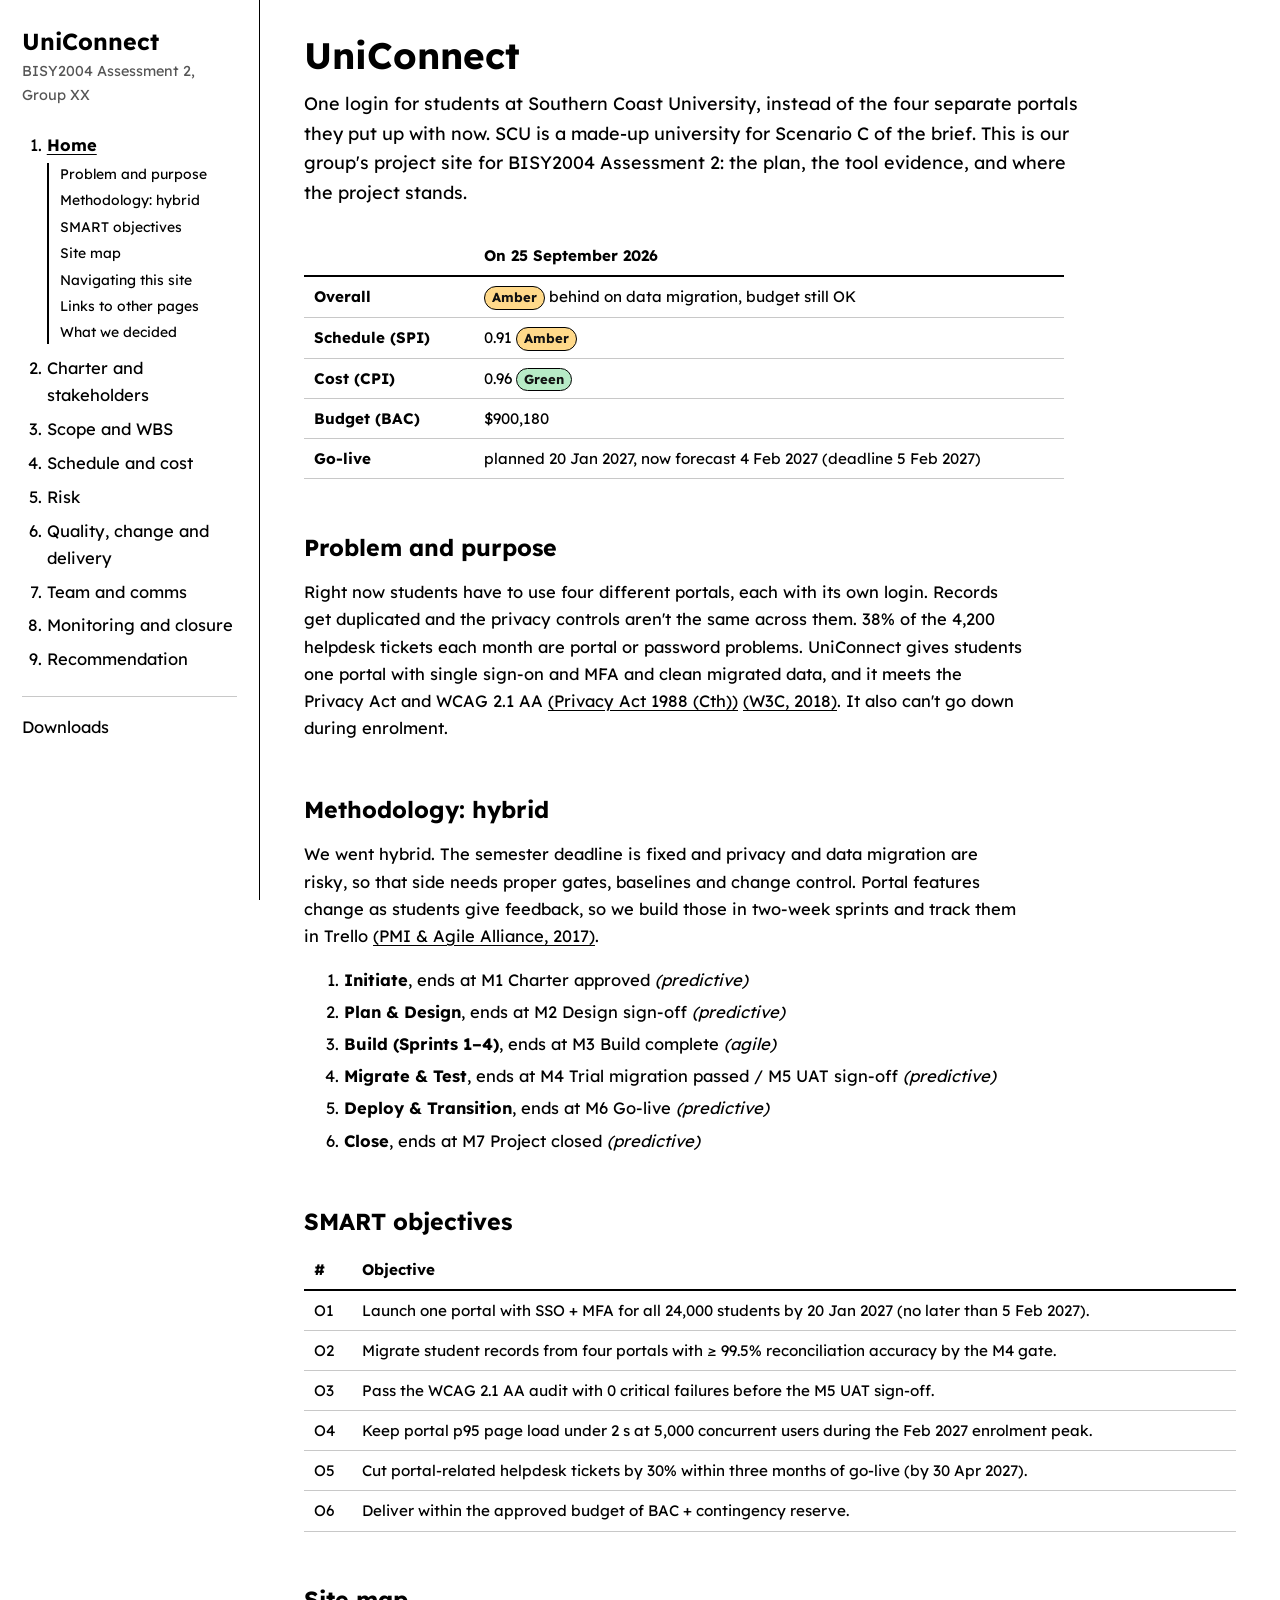
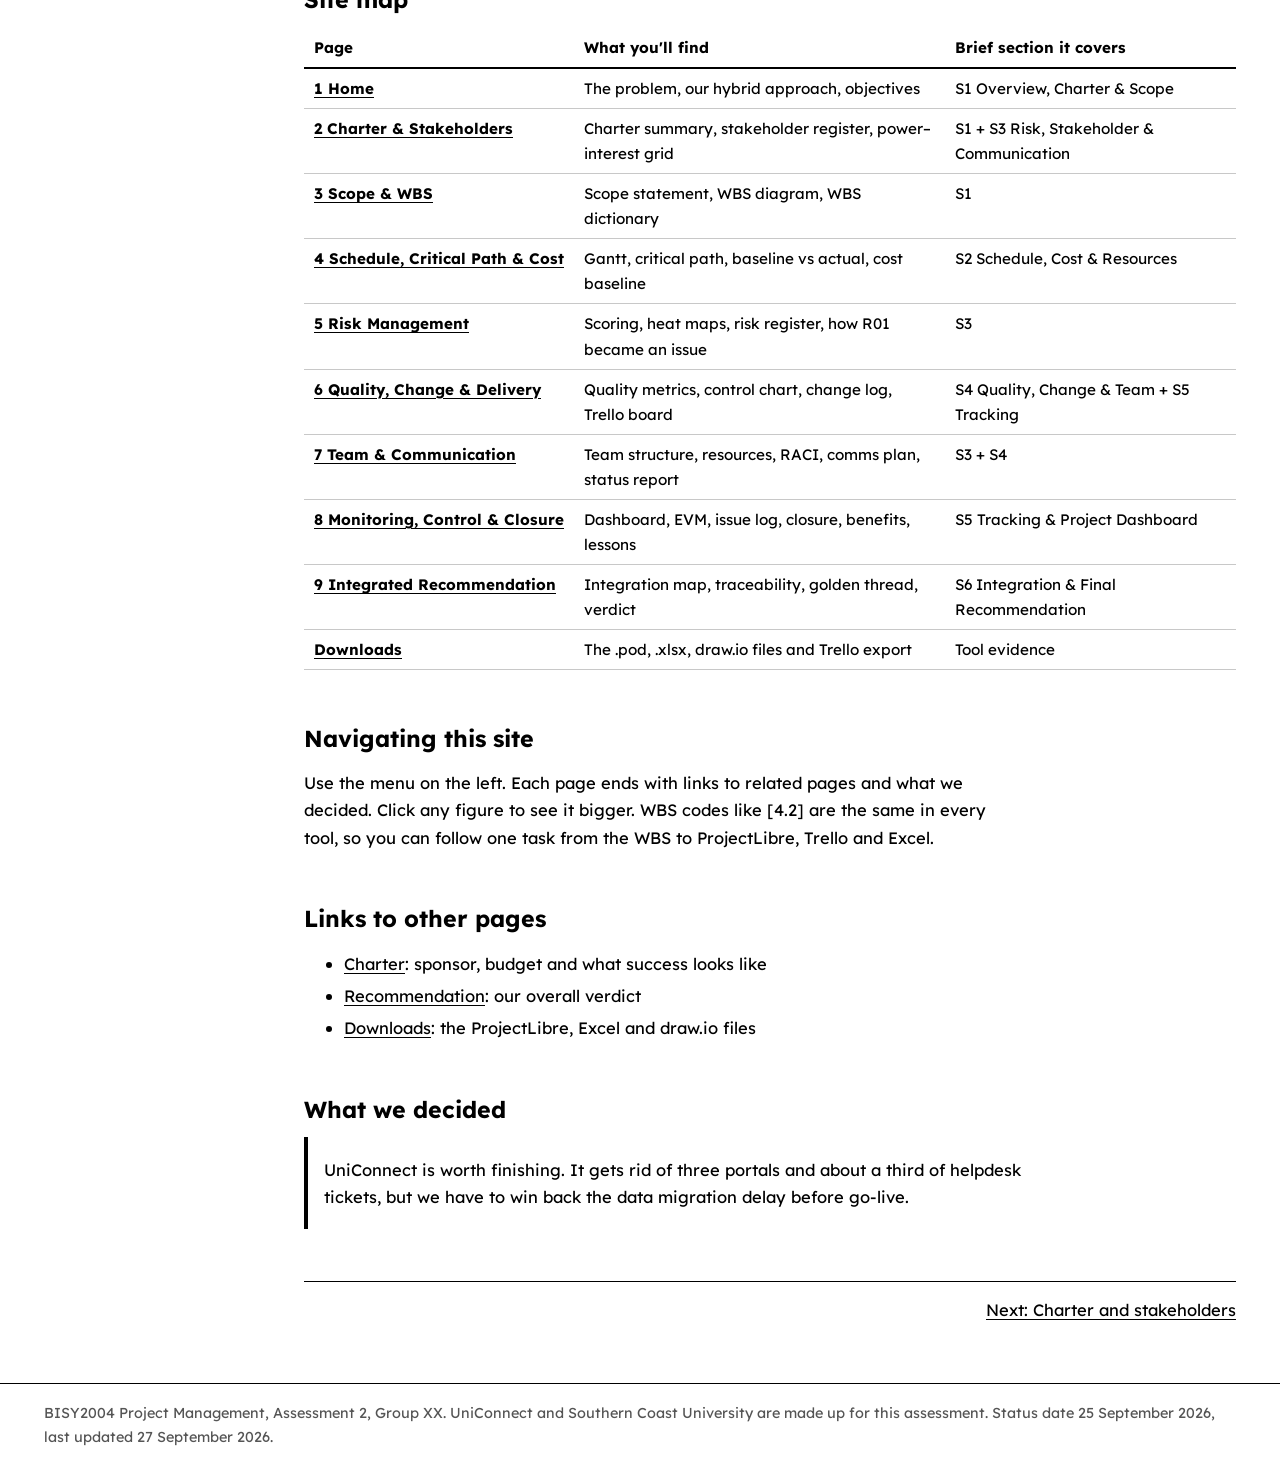
==== commit 1d208d0e: "Redesign: sidebar navigation, one readable typeface, plain page intros and endings Drop the template" ====
--- a/index.html
+++ b/index.html
@@ -1,34 +1,40 @@
 <!doctype html>
 <html lang="en-AU"><head><meta charset="utf-8"><meta name="viewport" content="width=device-width,initial-scale=1">
-<title>Home / Project overview · UniConnect · BISY2004 A2 Group XX</title>
-<meta name="description" content="UniConnect student portal consolidation — BISY2004 Assessment 2 project management website (fictional scenario).">
+<title>Home | UniConnect | BISY2004 Group XX</title>
+<meta name="description" content="UniConnect student portal consolidation. BISY2004 Assessment 2 group project website (fictional scenario).">
 <link rel="preconnect" href="https://fonts.googleapis.com"><link rel="preconnect" href="https://fonts.gstatic.com" crossorigin>
-<link href="https://fonts.googleapis.com/css2?family=Source+Sans+3:wght@400;600;700&family=Source+Serif+4:wght@600;700&display=swap" rel="stylesheet">
+<link href="https://fonts.googleapis.com/css2?family=Lexend:wght@400;600;700&display=swap" rel="stylesheet">
 <link rel="stylesheet" href="assets/site.css"></head><body>
 <a class="skip" href="#main">Skip to content</a>
-<header class="top"><div class="brand"><span>UniConnect — Student Portal Consolidation</span><small>BISY2004 Assessment 2 · Group XX</small></div>
-<nav aria-label="Main"><a href="index.html" aria-current="page"><span class="n">1</span>Home</a><a href="charter.html"><span class="n">2</span>Charter & Stakeholders</a><a href="scope.html"><span class="n">3</span>Scope & WBS</a><a href="schedule.html"><span class="n">4</span>Schedule & Cost</a><a href="risk.html"><span class="n">5</span>Risk</a><a href="quality.html"><span class="n">6</span>Quality, Change & Delivery</a><a href="team.html"><span class="n">7</span>Team & Comms</a><a href="monitoring.html"><span class="n">8</span>Monitoring & Closure</a><a href="recommendation.html"><span class="n">9</span>Recommendation</a><a href="downloads.html">Downloads</a></nav></header>
+<div class="layout">
+<aside class="side"><a class="site-name" href="index.html">UniConnect</a><p class="site-sub">BISY2004 Assessment 2, Group XX</p>
+<nav aria-label="Main"><ol><li><a href="index.html" aria-current="page">Home</a>
+<ol class="sub"><li><a href="#problem-and-purpose">Problem and purpose</a></li><li><a href="#methodology-hybrid">Methodology: hybrid</a></li><li><a href="#smart-objectives">SMART objectives</a></li><li><a href="#site-map">Site map</a></li><li><a href="#navigating-this-site">Navigating this site</a></li><li><a href="#links">Links to other pages</a></li><li><a href="#decision">What we decided</a></li></ol></li><li><a href="charter.html">Charter and stakeholders</a>
+</li><li><a href="scope.html">Scope and WBS</a>
+</li><li><a href="schedule.html">Schedule and cost</a>
+</li><li><a href="risk.html">Risk</a>
+</li><li><a href="quality.html">Quality, change and delivery</a>
+</li><li><a href="team.html">Team and comms</a>
+</li><li><a href="monitoring.html">Monitoring and closure</a>
+</li><li><a href="recommendation.html">Recommendation</a>
+</li></ol>
+<a class="extra" href="downloads.html">Downloads</a></nav></aside>
 <main id="main">
-<nav class="onpage" aria-label="On this page"><b>On this page:</b> <a href="#problem-and-purpose">Problem and purpose</a><a href="#methodology-hybrid">Methodology: hybrid</a><a href="#smart-objectives">SMART objectives</a><a href="#site-map">Site map</a><a href="#navigating-this-site">Navigating this site</a></nav>
-<section class="hero"><p class="eyebrow">Scenario C · fictional Southern Coast University (SCU)</p>
-<h1>UniConnect — Student Portal Consolidation</h1>
-<div class="tiles">
-<div class="tile"><span>Status date</span><b>25 Sep 2026</b></div>
-<div class="tile"><span>Overall</span><b><span class="rag rag-amber">Amber</span></b></div>
-<div class="tile"><span>SPI</span><b>0.91 <span class="rag rag-amber">Amber</span></b></div>
-<div class="tile"><span>CPI</span><b>0.96 <span class="rag rag-green">Green</span></b></div>
-<div class="tile"><span>Budget (BAC)</span><b>$900,180</b></div>
-<div class="tile"><span>Go-live</span><b>20 Jan 2027 baseline<br><small>4 Feb 2027 forecast</small></b></div>
-</div></section>
-<p class="purpose"><b>Purpose:</b> <span class="prose">Why SCU is merging its student portals, and how this site shows the plan and where we're at.</span></p>
+<section class="hero"><h1>UniConnect</h1>
+<p class="lede"><span class="prose">One login for students at Southern Coast University, instead of the four separate portals they put up with now.
+SCU is a made-up university for Scenario C of the brief. This is our group's project site for BISY2004 Assessment 2: the plan,
+the tool evidence, and where the project stands.</span></p>
+<div class="tbl"><table class="status"><thead><tr><th scope='col'></th><th scope='col'>On 25 September 2026</th></tr></thead><tbody><tr><td>Overall</td><td><span class="rag rag-amber">Amber</span> behind on data migration, budget still OK</td></tr><tr><td>Schedule (SPI)</td><td>0.91 <span class="rag rag-amber">Amber</span></td></tr><tr><td>Cost (CPI)</td><td>0.96 <span class="rag rag-green">Green</span></td></tr><tr><td>Budget (BAC)</td><td>$900,180</td></tr><tr><td>Go-live</td><td>planned 20 Jan 2027, now forecast 4 Feb 2027 (deadline 5 Feb 2027)</td></tr></tbody></table></div>
+</section>
 <section id="problem-and-purpose"><h2>Problem and purpose</h2><div class="prose"><p>Right now students have to use four different portals, each with its own login. Records get duplicated and the privacy controls aren't the same across them. 38% of the 4,200 helpdesk tickets each month are portal or password problems. UniConnect gives students one portal with single sign-on and MFA and clean migrated data, and it meets the Privacy Act and WCAG 2.1 AA <a class="cite" href="recommendation.html#references">(Privacy Act 1988 (Cth))</a> <a class="cite" href="recommendation.html#references">(W3C, 2018)</a>. It also can't go down during enrolment.</p></div></section>
-<section id="methodology-hybrid"><h2>Methodology: hybrid</h2><div class="prose"><p>We went hybrid. The semester deadline is fixed and privacy and data migration are risky, so that side needs proper gates, baselines and change control. Portal features change as students give feedback, so we build those in two-week sprints and track them in Trello <a class="cite" href="recommendation.html#references">(PMI &amp; Agile Alliance, 2017)</a>.</p></div><ol class="lifecycle" aria-label="Hybrid lifecycle"><li class="predictive"><b>Initiate</b><span>M1 Charter approved</span><em>Predictive</em></li><li class="predictive"><b>Plan &amp; Design</b><span>M2 Design sign-off</span><em>Predictive</em></li><li class="agile"><b>Build (Sprints 1–4)</b><span>M3 Build complete</span><em>Agile</em></li><li class="predictive"><b>Migrate &amp; Test</b><span>M4 Trial migration passed / M5 UAT sign-off</span><em>Predictive</em></li><li class="predictive"><b>Deploy &amp; Transition</b><span>M6 Go-live</span><em>Predictive</em></li><li class="predictive"><b>Close</b><span>M7 Project closed</span><em>Predictive</em></li></ol></section>
+<section id="methodology-hybrid"><h2>Methodology: hybrid</h2><div class="prose"><p>We went hybrid. The semester deadline is fixed and privacy and data migration are risky, so that side needs proper gates, baselines and change control. Portal features change as students give feedback, so we build those in two-week sprints and track them in Trello <a class="cite" href="recommendation.html#references">(PMI &amp; Agile Alliance, 2017)</a>.</p></div><ol class="lifecycle" aria-label="Hybrid lifecycle"><li><b>Initiate</b>, ends at M1 Charter approved <i>(predictive)</i></li><li><b>Plan &amp; Design</b>, ends at M2 Design sign-off <i>(predictive)</i></li><li><b>Build (Sprints 1–4)</b>, ends at M3 Build complete <i>(agile)</i></li><li><b>Migrate &amp; Test</b>, ends at M4 Trial migration passed / M5 UAT sign-off <i>(predictive)</i></li><li><b>Deploy &amp; Transition</b>, ends at M6 Go-live <i>(predictive)</i></li><li><b>Close</b>, ends at M7 Project closed <i>(predictive)</i></li></ol></section>
 <section id="smart-objectives"><h2>SMART objectives</h2><div class="tbl"><table class=""><thead><tr><th scope='col'>#</th><th scope='col'>Objective</th></tr></thead><tbody><tr><td>O1</td><td>Launch one portal with SSO + MFA for all 24,000 students by 20 Jan 2027 (no later than 5 Feb 2027).</td></tr><tr><td>O2</td><td>Migrate student records from four portals with ≥ 99.5% reconciliation accuracy by the M4 gate.</td></tr><tr><td>O3</td><td>Pass the WCAG 2.1 AA audit with 0 critical failures before the M5 UAT sign-off.</td></tr><tr><td>O4</td><td>Keep portal p95 page load under 2 s at 5,000 concurrent users during the Feb 2027 enrolment peak.</td></tr><tr><td>O5</td><td>Cut portal-related helpdesk tickets by 30% within three months of go-live (by 30 Apr 2027).</td></tr><tr><td>O6</td><td>Deliver within the approved budget of BAC + contingency reserve.</td></tr></tbody></table></div></section>
 <section id="site-map"><h2>Site map</h2><div class="tbl"><table class="sitemap"><thead><tr><th scope='col'>Page</th><th scope='col'>What you'll find</th><th scope='col'>Brief section it covers</th></tr></thead><tbody><tr><td><a href="index.html"><b>1 Home</b></a></td><td>The problem, our hybrid approach, objectives</td><td>S1 Overview, Charter &amp; Scope</td></tr><tr><td><a href="charter.html"><b>2 Charter &amp; Stakeholders</b></a></td><td>Charter summary, stakeholder register, power–interest grid</td><td>S1 + S3 Risk, Stakeholder &amp; Communication</td></tr><tr><td><a href="scope.html"><b>3 Scope &amp; WBS</b></a></td><td>Scope statement, WBS diagram, WBS dictionary</td><td>S1</td></tr><tr><td><a href="schedule.html"><b>4 Schedule, Critical Path &amp; Cost</b></a></td><td>Gantt, critical path, baseline vs actual, cost baseline</td><td>S2 Schedule, Cost &amp; Resources</td></tr><tr><td><a href="risk.html"><b>5 Risk Management</b></a></td><td>Scoring, heat maps, risk register, how R01 became an issue</td><td>S3</td></tr><tr><td><a href="quality.html"><b>6 Quality, Change &amp; Delivery</b></a></td><td>Quality metrics, control chart, change log, Trello board</td><td>S4 Quality, Change &amp; Team + S5 Tracking</td></tr><tr><td><a href="team.html"><b>7 Team &amp; Communication</b></a></td><td>Team structure, resources, RACI, comms plan, status report</td><td>S3 + S4</td></tr><tr><td><a href="monitoring.html"><b>8 Monitoring, Control &amp; Closure</b></a></td><td>Dashboard, EVM, issue log, closure, benefits, lessons</td><td>S5 Tracking &amp; Project Dashboard</td></tr><tr><td><a href="recommendation.html"><b>9 Integrated Recommendation</b></a></td><td>Integration map, traceability, golden thread, verdict</td><td>S6 Integration &amp; Final Recommendation</td></tr><tr><td><a href="downloads.html"><b>Downloads</b></a></td><td>The .pod, .xlsx, draw.io files and Trello export</td><td>Tool evidence</td></tr></tbody></table></div></section>
-<section id="navigating-this-site"><h2>Navigating this site</h2><div class="prose"><p>Every page works the same way: what it's for, the tool evidence, what it means, links to related pages, and a decision at the end. Click any figure to make it bigger. WBS codes like [4.2] are the same in every tool.</p></div></section>
-<aside class="connect"><h3>How this connects</h3><ul><li><a href="charter.html">Charter</a> — sponsor, budget and what success looks like</li><li><a href="recommendation.html">Recommendation</a> — our overall verdict</li><li><a href="downloads.html">Downloads</a> — the ProjectLibre, Excel and draw.io files</li></ul></aside>
-<aside class="decision"><h3>Decision / key takeaway</h3><div class="prose"><p>UniConnect is worth finishing. It gets rid of three portals and about a third of helpdesk tickets, but we have to win back the data migration delay before go-live.</p></div></aside>
-<nav class="pager" aria-label="Previous and next page"><span></span><a href="charter.html">2 Charter & Stakeholders →</a></nav></main>
-<footer>BISY2004 Project Management – Assessment 2 – Group XX – Fictional scenario for academic purposes. Status date 25 Sep 2026.</footer>
+<section id="navigating-this-site"><h2>Navigating this site</h2><div class="prose"><p>Use the menu on the left. Each page ends with links to related pages and what we decided. Click any figure to see it bigger. WBS codes like [4.2] are the same in every tool, so you can follow one task from the WBS to ProjectLibre, Trello and Excel.</p></div></section>
+<section id="links"><h2>Links to other pages</h2><ul class="links"><li><a href="charter.html">Charter</a>: sponsor, budget and what success looks like</li><li><a href="recommendation.html">Recommendation</a>: our overall verdict</li><li><a href="downloads.html">Downloads</a>: the ProjectLibre, Excel and draw.io files</li></ul></section>
+<section id="decision"><h2>What we decided</h2><div class="decision prose"><p>UniConnect is worth finishing. It gets rid of three portals and about a third of helpdesk tickets, but we have to win back the data migration delay before go-live.</p></div></section>
+<nav class="pager" aria-label="Previous and next page"><span></span><a href="charter.html">Next: Charter and stakeholders</a></nav></main>
+</div>
+<footer>BISY2004 Project Management, Assessment 2, Group XX. UniConnect and Southern Coast University are made up for this assessment. Status date 25 September 2026, last updated 27 September 2026.</footer>
 <div id="lb" role="dialog" aria-label="Enlarged figure"><button aria-label="Close">×</button><img alt=""></div>
 <script src="assets/site.js"></script></body></html>
--- a/assets/site.css
+++ b/assets/site.css
@@ -1,58 +1,56 @@
 
-/* Black-and-white layout (group decision). Colour is ONLY used for status/rating pills (Green/Amber/Red, risk bands),
-   where it helps you read the meaning; the word is always there too. */
-:root{--ink:#000;--muted:#333;--line:#000}
-*{box-sizing:border-box}html{scroll-behavior:smooth}section,figure{scroll-margin-top:130px}
-body{margin:0;font:16px/1.6 "Source Sans 3",system-ui,-apple-system,"Segoe UI",sans-serif;color:var(--ink);background:#fff}
-a{color:#000;text-decoration:underline}a:focus-visible,button:focus-visible,summary:focus-visible{outline:3px solid #000;outline-offset:2px}
+/* Layout is black and white (group decision). Colour only appears in the status pills (Green/Amber/Red, risk bands).
+   One typeface, Lexend (designed to make reading easier), because accessibility (WCAG 2.1 AA) is part of the project. */
+:root{--muted:#555;--rule:#c8c8c8}
+*{box-sizing:border-box}html{scroll-behavior:smooth}section,figure{scroll-margin-top:16px}
+body{margin:0;font:16.5px/1.65 "Lexend",Verdana,sans-serif;color:#000;background:#fff}
+a{color:#000;text-underline-offset:3px}
+a:focus-visible,button:focus-visible,summary:focus-visible{outline:3px solid #000;outline-offset:2px}
 .skip{position:absolute;left:-999px}.skip:focus{left:8px;top:8px;background:#fff;border:2px solid #000;padding:8px;z-index:99}
-header.top{background:#fff;color:#000;position:sticky;top:0;z-index:10;border-bottom:2px solid #000}
-.brand{max-width:1240px;margin:auto;padding:10px 20px 0;display:flex;justify-content:space-between;gap:12px;flex-wrap:wrap;font-weight:700}
-.brand small{font-weight:400}
-nav{max-width:1240px;margin:auto;padding:6px 12px 10px;display:flex;gap:4px;flex-wrap:wrap}
-nav a{color:#000;text-decoration:none;padding:5px 8px;border:1px solid transparent;font-size:14px;white-space:nowrap}
-nav a:hover{text-decoration:underline}nav a[aria-current=page]{border:2px solid #000;font-weight:700}
-nav .n{margin-right:4px}
-main{max-width:1240px;margin:auto;padding:24px 20px 60px}
-h1{font:700 2.1rem/1.2 "Source Serif 4",Georgia,serif;margin:.2em 0 .4em}
-h2{font:700 1.45rem/1.25 "Source Serif 4",Georgia,serif;margin:1.6em 0 .6em;padding-top:.4em;border-top:1px solid #000}
-h3{font-size:1.05rem;margin:1em 0 .4em}
-.eyebrow{font-weight:700;text-transform:uppercase;letter-spacing:.06em;font-size:13px;margin:0}
-.purpose{border-left:4px solid #000;padding:6px 14px}
-.tiles{display:grid;grid-template-columns:repeat(auto-fit,minmax(150px,1fr));gap:10px;margin:14px 0}
-.tile{border:1px solid #000;padding:10px 12px}
-.tile>span{display:block;font-size:13px}.tile b{font-size:1.15rem}
-.tbl{overflow-x:auto;margin:10px 0 16px;border:1px solid #000}
-table{border-collapse:collapse;width:100%;font-size:15px}
-th,td{padding:7px 10px;border-bottom:1px solid #000;text-align:left;vertical-align:top}
-thead th{border-bottom:2px solid #000;font-weight:700;background:#fff;position:sticky;top:0}
-table.small{font-size:13.5px}table.kv td:first-child{font-weight:700;width:170px}
-caption{text-align:left;font-weight:700;padding:8px 10px}
-figure{margin:18px 0;border:1px solid #000;padding:10px}
-figure img{width:100%;height:auto;display:block;cursor:zoom-in}
-figcaption{font-size:14px;margin-top:8px}code{font-size:13px}
-.connect,.decision{padding:12px 16px;margin:22px 0}
-.connect{border:1px solid #000}.connect h3,.decision h3{margin-top:0}
-.decision{border:3px double #000}
-.rag{display:inline-block;padding:0 7px;border:1px solid #000;border-radius:999px;font-size:13px;font-weight:700;color:#111;white-space:nowrap}
+.layout{display:grid;grid-template-columns:260px minmax(0,1fr);max-width:1360px;margin:0 auto}
+.side{position:sticky;top:0;align-self:start;height:100vh;overflow:auto;padding:28px 22px;border-right:1px solid #000}
+.site-name{display:block;font-size:1.45rem;font-weight:700;text-decoration:none;line-height:1.2}
+.site-sub{margin:.3em 0 1.6em;color:var(--muted);font-size:.9rem}
+.side ol{margin:0;padding-left:1.5em}.side li{margin:.4em 0}
+.side a{text-decoration:none}.side a:hover{text-decoration:underline}
+.side a[aria-current=page]{font-weight:700;text-decoration:underline}
+.side ol.sub{list-style:none;margin:.35em 0 .7em;padding-left:.8em;border-left:2px solid #000;font-size:.87rem}
+.side ol.sub li{margin:.25em 0}
+.side .extra{display:block;margin-top:1.4em;padding-top:1em;border-top:1px solid var(--rule)}
+main{padding:34px 44px 60px;min-width:0}
+main p,main ul,main ol,.prose{max-width:72ch}
+h1{font-size:2.3rem;line-height:1.15;margin:0 0 .35em}
+h2{font-size:1.45rem;line-height:1.25;margin:2.3em 0 .6em}
+h3{font-size:1.1rem;margin:1.3em 0 .4em}
+.intro,.lede{font-size:1.12rem;margin:0 0 1.6em}
+.tbl{overflow-x:auto;margin:12px 0 22px}
+table{border-collapse:collapse;width:100%;font-size:.95rem}
+th,td{padding:7px 10px;border-bottom:1px solid var(--rule);text-align:left;vertical-align:top}
+thead th{border-bottom:2px solid #000;font-weight:700}
+table.small{font-size:.86rem}table.kv td:first-child,table.status td:first-child{font-weight:700;width:170px}
+table.status{max-width:760px}table.status thead th:first-child{width:170px}
+caption{text-align:left;font-weight:700;padding:0 0 6px}
+figure{margin:22px 0}
+figure img{width:100%;height:auto;display:block;border:1px solid #000;border-radius:3px;cursor:zoom-in}
+figcaption{font-size:.92rem;margin-top:7px;max-width:72ch}.src{color:var(--muted)}
+.figs{display:grid;grid-template-columns:1fr 1fr;gap:22px}.figs figure{margin:0}
+ul.links li{margin:.3em 0}
+.decision{border-left:4px solid #000;padding:2px 0 2px 16px}
+.rag{display:inline-block;padding:0 7px;border:1px solid #000;border-radius:999px;font-size:.82rem;font-weight:700;color:#111;white-space:nowrap}
 .rag-green{background:#b7ebc6}.rag-amber{background:#ffd98a}.rag-red{background:#ffb4b4}.rag-orange{background:#ffc98a}
 .rag-yellow{background:#fff2a8}.rag-grey{background:#e3e6ea}
-.onpage{display:flex;flex-wrap:wrap;gap:6px 14px;align-items:baseline;border:1px solid #000;padding:8px 12px;margin:6px 0 18px;font-size:14px}
-.pager{display:flex;justify-content:space-between;gap:12px;border-top:2px solid #000;margin-top:34px;padding-top:12px;font-weight:700}
-.figs{display:grid;grid-template-columns:1fr 1fr;gap:14px}.figs figure{margin:0}
+.raci{display:inline-block;min-width:22px;text-align:center}.raci-a{font-weight:700;text-decoration:underline}
+.cols{display:grid;grid-template-columns:1fr 1fr;gap:24px}
+ol.lifecycle li{margin:.3em 0}
+details{border:1px solid #000;border-radius:3px;padding:8px 12px;margin:12px 0}summary{cursor:pointer;font-weight:700}
+.report{border:1px dashed #000;padding:10px 16px}
+.verdict{border-left:4px solid #000;padding-left:16px}
+.note{font-size:.92rem}.btn{display:inline-block;border:2px solid #000;border-radius:4px;padding:6px 12px;text-decoration:none;font-weight:700}
+.refs li{margin-bottom:6px;padding-left:1.4em;text-indent:-1.4em;list-style:none}
 table.sitemap td:first-child{white-space:nowrap}
-.raci{display:inline-block;min-width:22px;text-align:center}.raci-a{font-weight:700;text-decoration:underline}
-.cols{display:grid;grid-template-columns:1fr 1fr;gap:20px}
-.lifecycle{list-style:none;padding:0;display:grid;grid-template-columns:repeat(6,1fr);gap:6px}
-.lifecycle li{border:1px solid #000;padding:8px;font-size:13.5px}
-.lifecycle li.predictive{border-top-width:4px}.lifecycle li.agile{border-top:4px dashed #000}.lifecycle li span,.lifecycle li em{display:block}
-details{border:1px solid #000;padding:8px 12px;margin:10px 0}
-summary{cursor:pointer;font-weight:700}
-.report{border:1px dashed #000;padding:10px 16px;font-size:15px}
-.verdict{border-left:4px solid #000;padding-left:16px}
-.note{font-size:14px}.btn{display:inline-block;border:2px solid #000;color:#000;padding:8px 14px;text-decoration:none;font-weight:700}
-.refs li{margin-bottom:6px;padding-left:1.4em;text-indent:-1.4em;list-style:none}
-footer{border-top:1px solid #000;font-size:14px;text-align:center;padding:20px}
+.pager{display:flex;justify-content:space-between;gap:16px;margin-top:52px;padding-top:14px;border-top:1px solid #000}
+footer{border-top:1px solid #000;padding:18px 44px;font-size:.9rem;color:var(--muted)}
 #lb{position:fixed;inset:0;background:rgba(0,0,0,.88);display:none;align-items:center;justify-content:center;z-index:50;padding:20px}
 #lb.open{display:flex}#lb img{max-width:100%;max-height:100%;background:#fff}#lb button{position:absolute;top:12px;right:16px;font-size:28px;background:none;color:#fff;border:0;cursor:pointer}
-@media (max-width:760px){header.top{position:static}.cols,.figs{grid-template-columns:1fr}.lifecycle{grid-template-columns:1fr 1fr}h1{font-size:1.6rem}main{padding:16px}nav a{font-size:13px;padding:4px 7px}}
+@media (max-width:880px){.layout{display:block}.side{position:static;height:auto;border-right:0;border-bottom:1px solid #000;padding:18px 16px}
+.side ol.sub{display:none}main{padding:22px 16px 40px}.figs,.cols{grid-template-columns:1fr}h1{font-size:1.8rem}footer{padding:18px 16px}}
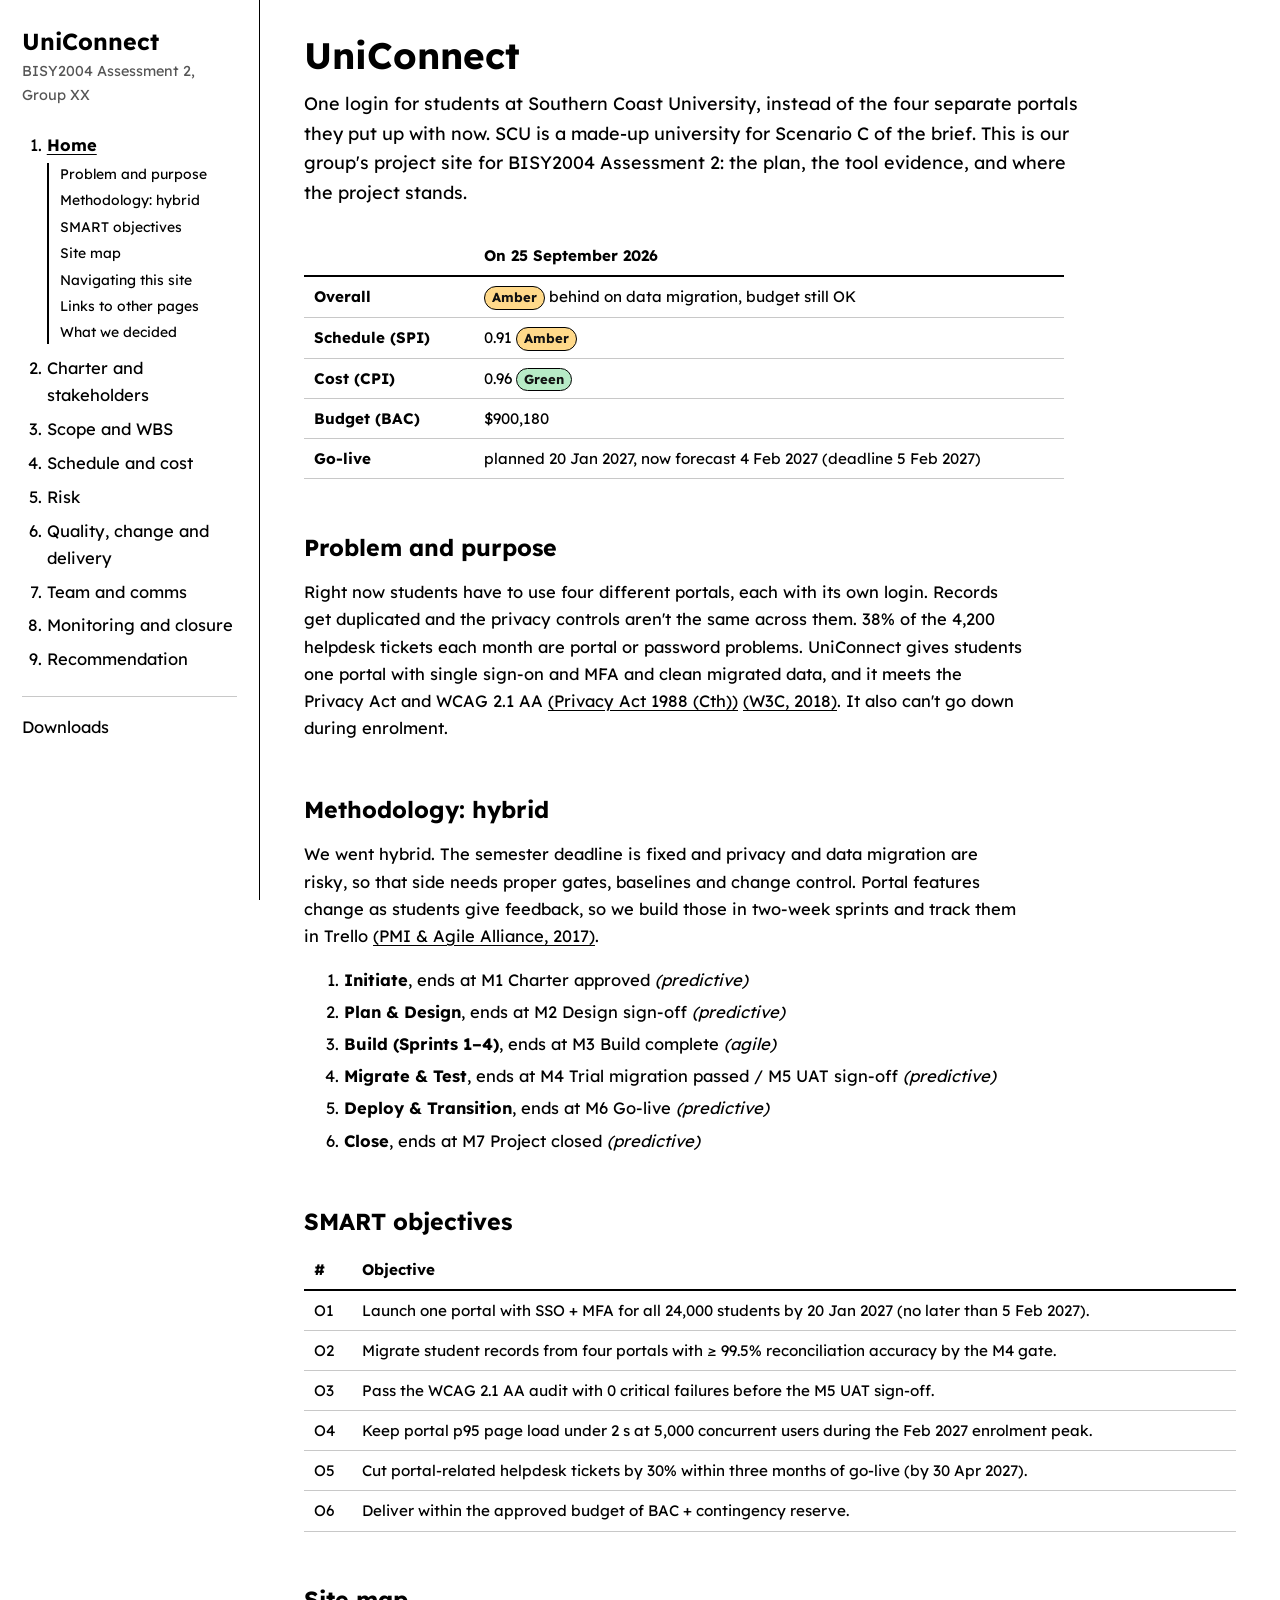
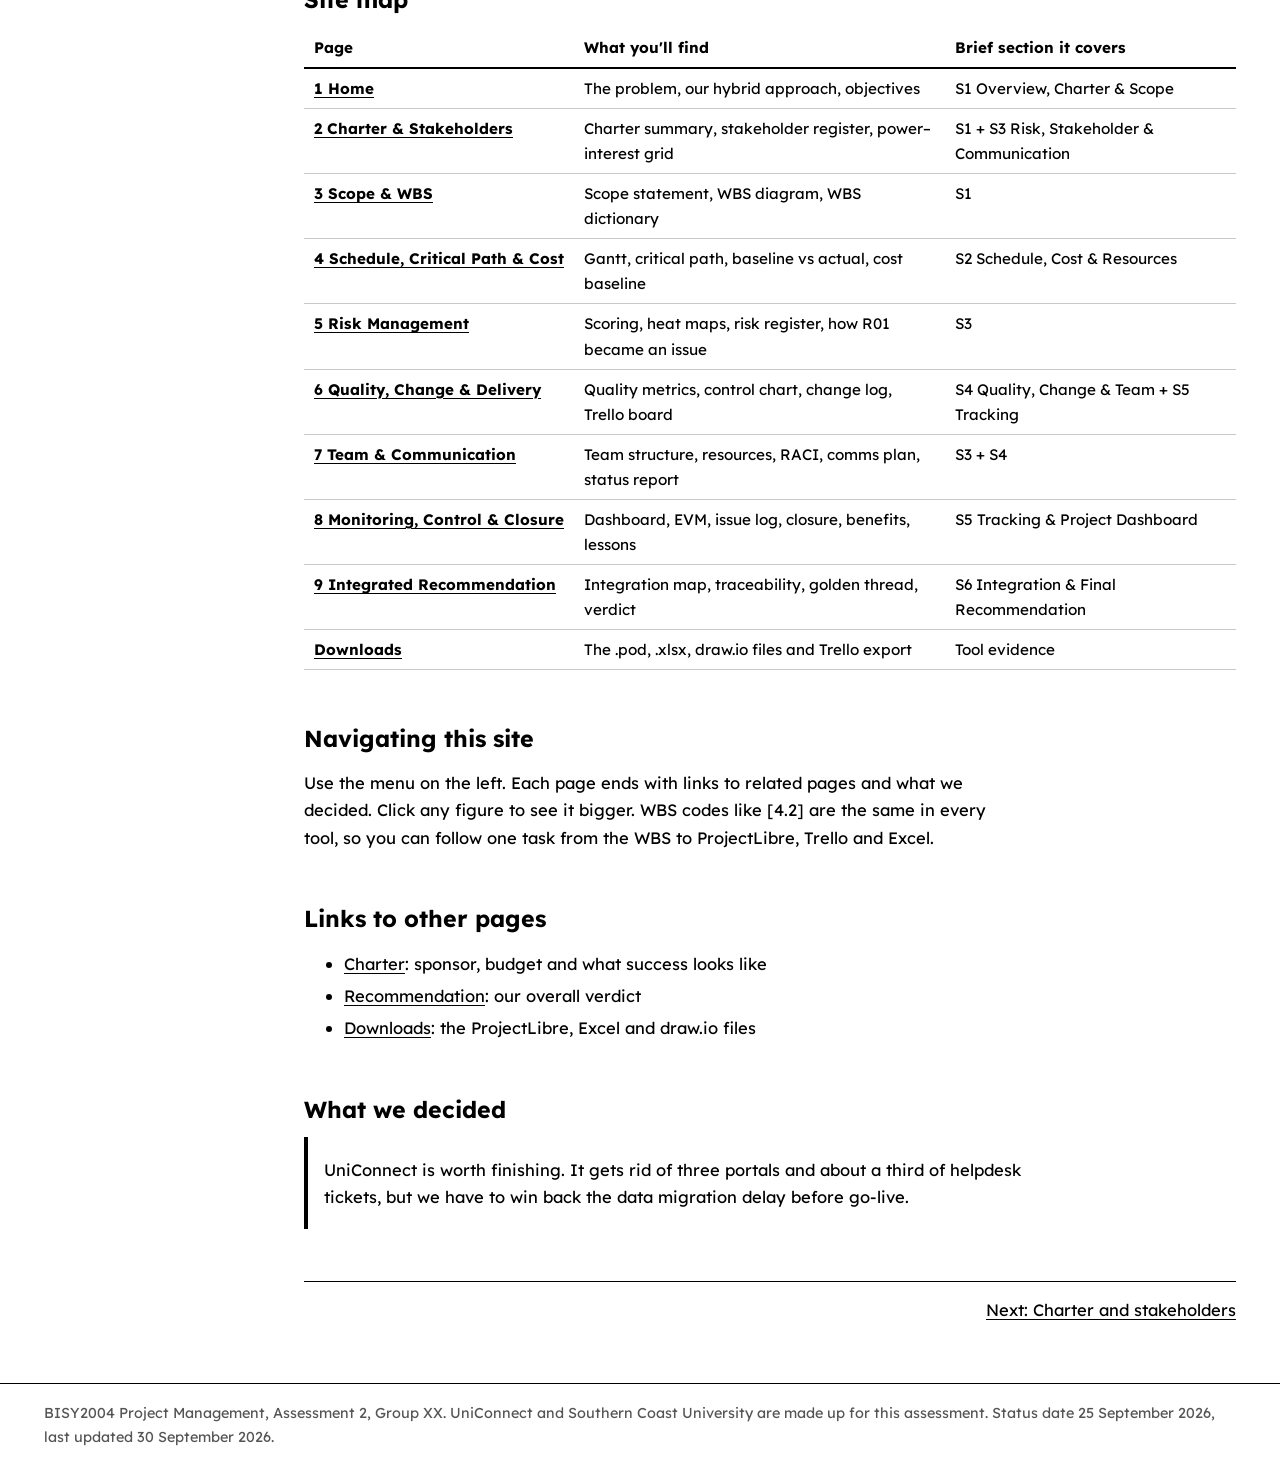
==== commit 0f0f4df8: "Trello handed over to the group: each member on their own cards, new board screenshots Co-Authored-B" ====
--- a/index.html
+++ b/index.html
@@ -35,6 +35,6 @@
 <section id="decision"><h2>What we decided</h2><div class="decision prose"><p>UniConnect is worth finishing. It gets rid of three portals and about a third of helpdesk tickets, but we have to win back the data migration delay before go-live.</p></div></section>
 <nav class="pager" aria-label="Previous and next page"><span></span><a href="charter.html">Next: Charter and stakeholders</a></nav></main>
 </div>
-<footer>BISY2004 Project Management, Assessment 2, Group XX. UniConnect and Southern Coast University are made up for this assessment. Status date 25 September 2026, last updated 27 September 2026.</footer>
+<footer>BISY2004 Project Management, Assessment 2, Group XX. UniConnect and Southern Coast University are made up for this assessment. Status date 25 September 2026, last updated 30 September 2026.</footer>
 <div id="lb" role="dialog" aria-label="Enlarged figure"><button aria-label="Close">×</button><img alt=""></div>
 <script src="assets/site.js"></script></body></html>
